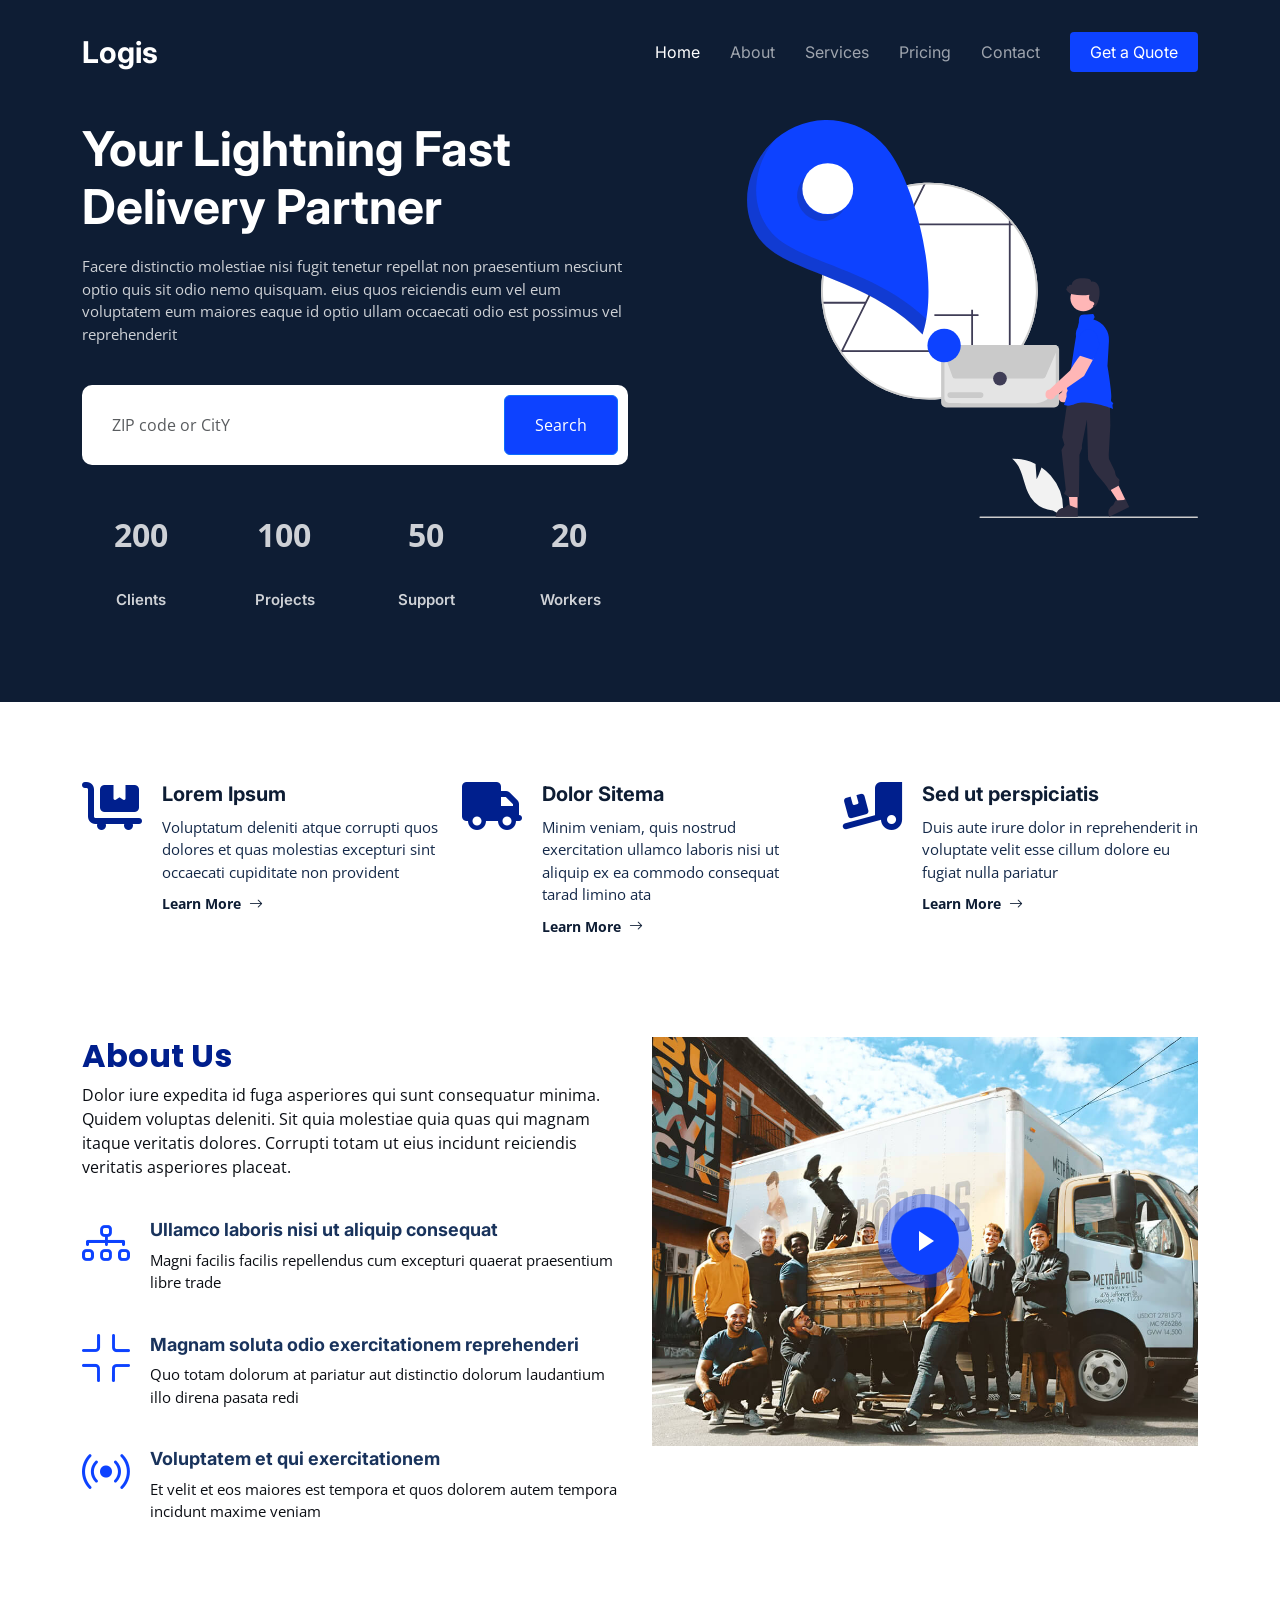
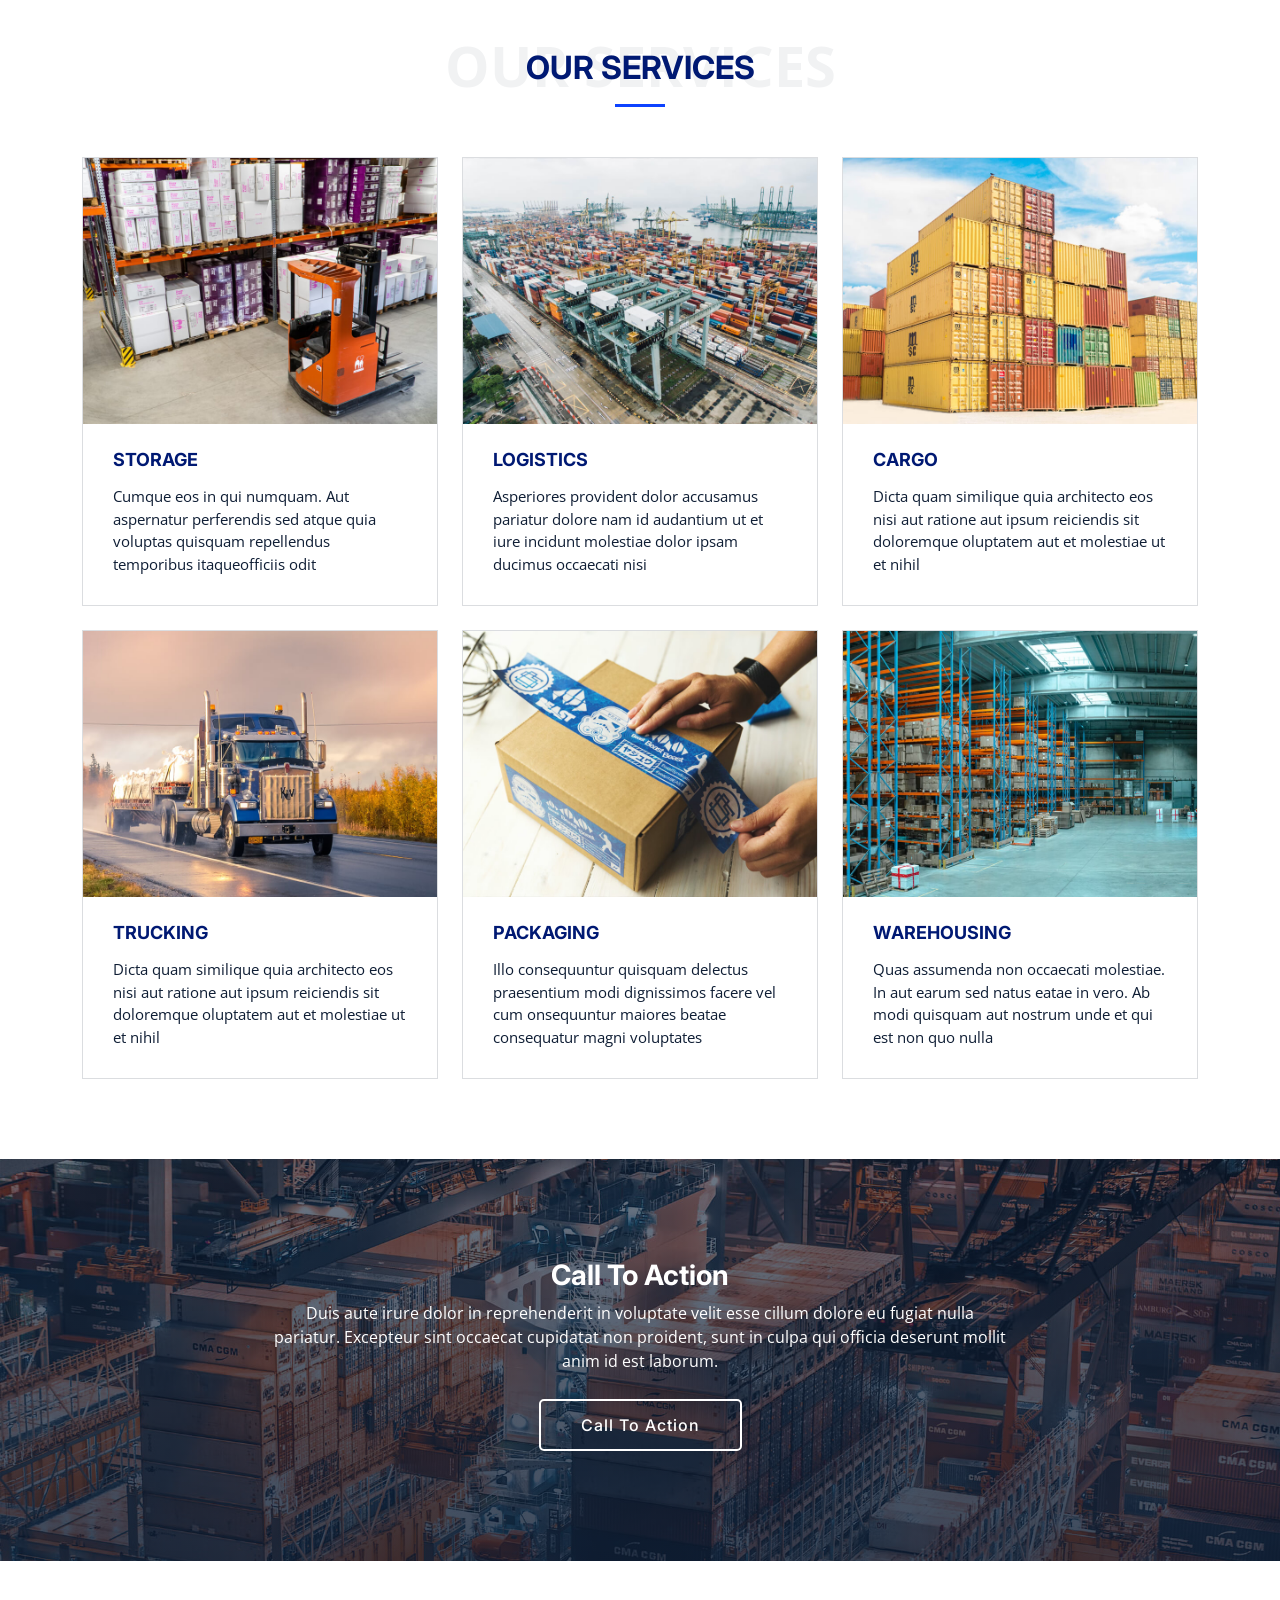
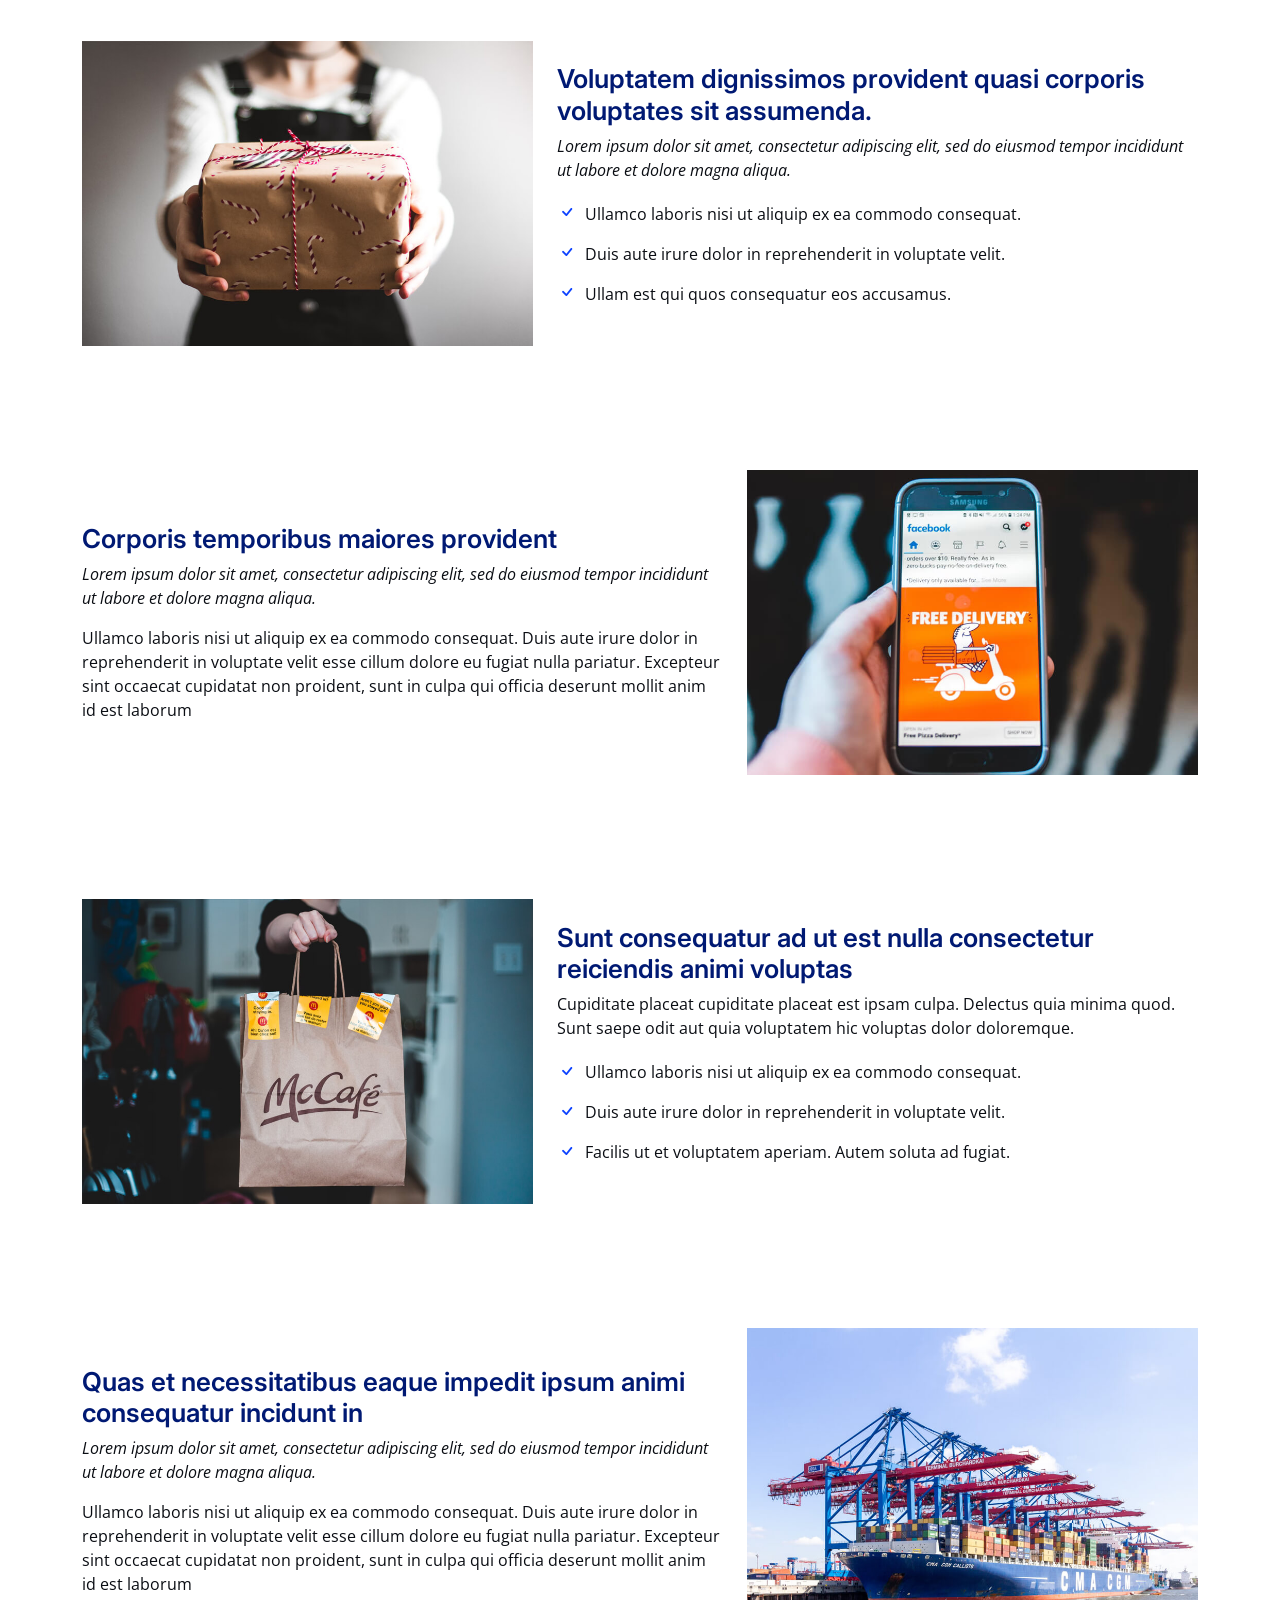
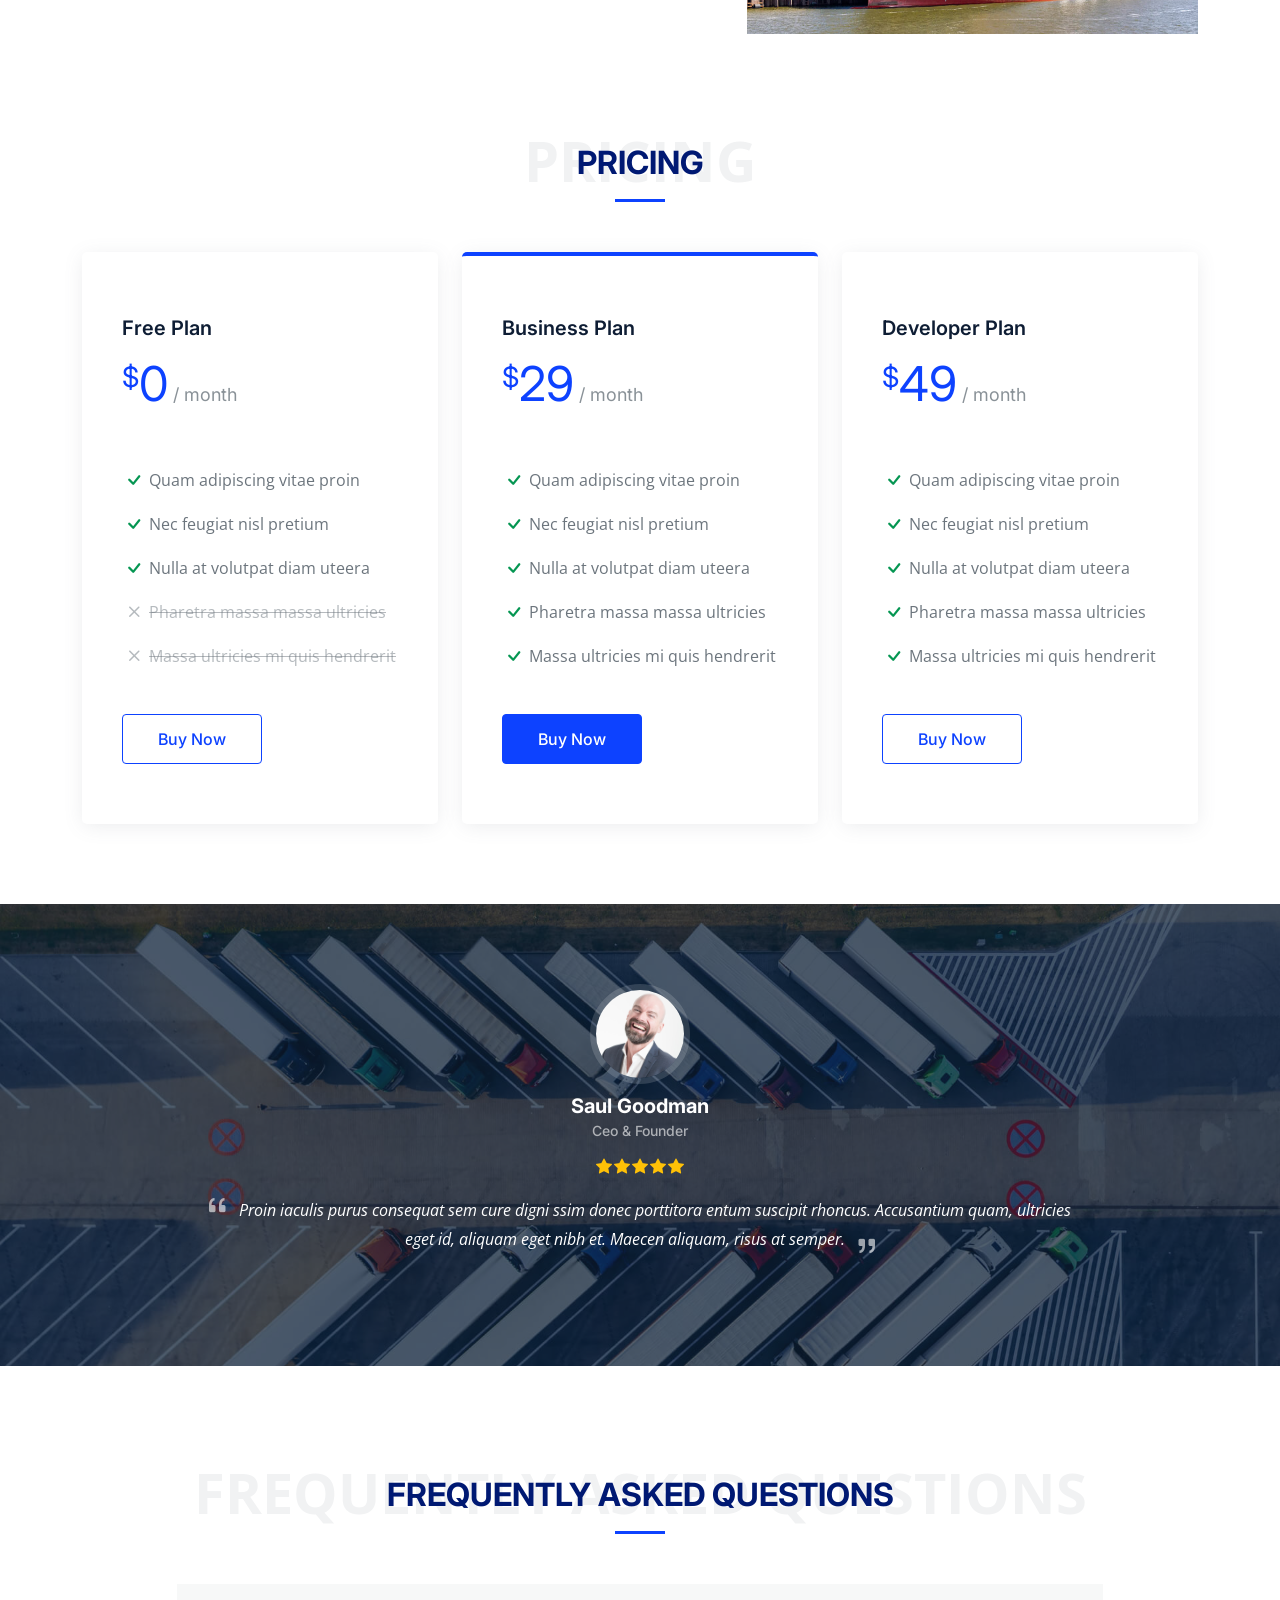
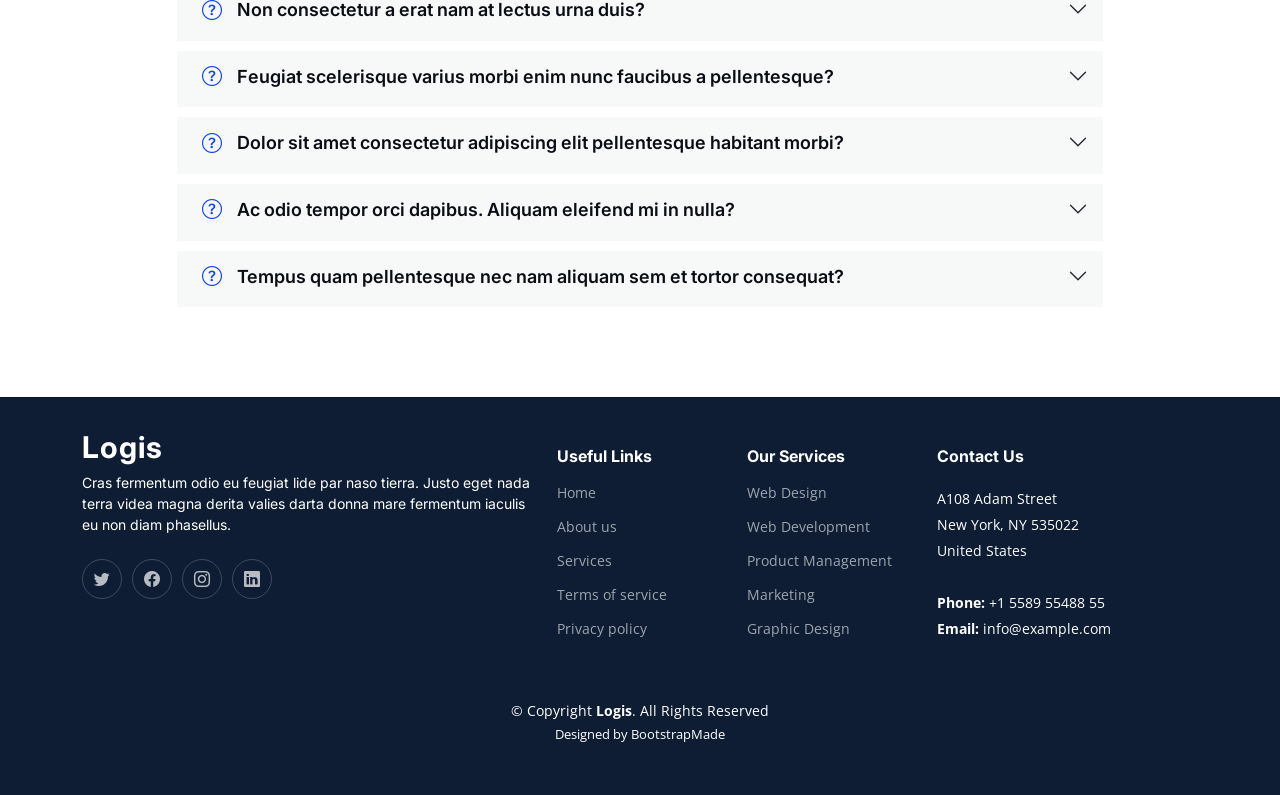
==== index.html @ 1bf54518 "First Commit" ====
<!DOCTYPE html>
<html lang="en">

<head>
  <meta charset="utf-8">
  <meta content="width=device-width, initial-scale=1.0" name="viewport">

  <title>Logis Bootstrap Template - Index</title>
  <meta content="" name="description">
  <meta content="" name="keywords">

  <!-- Favicons -->
  <link href="assets/img/favicon.png" rel="icon">
  <link href="assets/img/apple-touch-icon.png" rel="apple-touch-icon">

  <!-- Google Fonts -->
  <link rel="preconnect" href="https://fonts.googleapis.com">
  <link rel="preconnect" href="https://fonts.gstatic.com" crossorigin>
  <link href="https://fonts.googleapis.com/css2?family=Open+Sans:ital,wght@0,300;0,400;0,500;0,600;0,700;1,300;1,400;1,600;1,700&family=Poppins:ital,wght@0,300;0,400;0,500;0,600;0,700;1,300;1,400;1,500;1,600;1,700&family=Inter:ital,wght@0,300;0,400;0,500;0,600;0,700;1,300;1,400;1,500;1,600;1,700&display=swap" rel="stylesheet">

  <!-- Vendor CSS Files -->
  <link href="assets/vendor/bootstrap/css/bootstrap.min.css" rel="stylesheet">
  <link href="assets/vendor/bootstrap-icons/bootstrap-icons.css" rel="stylesheet">
  <link href="assets/vendor/fontawesome-free/css/all.min.css" rel="stylesheet">
  <link href="assets/vendor/glightbox/css/glightbox.min.css" rel="stylesheet">
  <link href="assets/vendor/swiper/swiper-bundle.min.css" rel="stylesheet">
  <link href="assets/vendor/aos/aos.css" rel="stylesheet">

  <!-- Template Main CSS File -->
  <link href="assets/css/main.css" rel="stylesheet">

  <!-- =======================================================
  * Template Name: Logis
  * Updated: Jan 29 2024 with Bootstrap v5.3.2
  * Template URL: https://bootstrapmade.com/logis-bootstrap-logistics-website-template/
  * Author: BootstrapMade.com
  * License: https://bootstrapmade.com/license/
  ======================================================== -->
</head>

<body>

  <!-- ======= Header ======= -->
  <header id="header" class="header d-flex align-items-center fixed-top">
    <div class="container-fluid container-xl d-flex align-items-center justify-content-between">

      <a href="index.html" class="logo d-flex align-items-center">
        <!-- Uncomment the line below if you also wish to use an image logo -->
        <!-- <img src="assets/img/logo.png" alt=""> -->
        <h1>Logis</h1>
      </a>

      <i class="mobile-nav-toggle mobile-nav-show bi bi-list"></i>
      <i class="mobile-nav-toggle mobile-nav-hide d-none bi bi-x"></i>
      <nav id="navbar" class="navbar">
        <ul>
          <li><a href="index.html" class="active">Home</a></li>
          <li><a href="#about">About</a></li>
          <li><a href="#service">Services</a></li>
          <li><a href="#pricing">Pricing</a></li>
          <li><a href="#contact">Contact</a></li>
          <li><a class="get-a-quote" href="#">Get a Quote</a></li>
        </ul>
      </nav><!-- .navbar -->

    </div>
  </header><!-- End Header -->
  <!-- End Header -->

  <!-- ======= Hero Section ======= -->
  <section id="hero" class="hero d-flex align-items-center">
    <div class="container">
      <div class="row gy-4 d-flex justify-content-between">
        <div class="col-lg-6 order-2 order-lg-1 d-flex flex-column justify-content-center">
          <h2 data-aosa="fade-up">Your Lightning Fast Delivery Partner</h2>
          <p data-aosa="fade-up" data-aosa-delay="100">Facere distinctio molestiae nisi fugit tenetur repellat non praesentium nesciunt optio quis sit odio nemo quisquam. eius quos reiciendis eum vel eum voluptatem eum maiores eaque id optio ullam occaecati odio est possimus vel reprehenderit</p>

          <form action="#" class="form-search d-flex align-items-stretch mb-3" data-aosa="fade-up" data-aosa-delay="200">
            <input type="text" class="form-control" placeholder="ZIP code or CitY">
            <button type="submit" class="btn btn-primary">Search</button>
          </form>

          <div class="row gy-4">

            <div class="col-lg-3 col-6">
              <div class="stats-item text-center w-100 h-100">
                <span class="purecounter">200</span>
                <p>Clients</p>
              </div>
            </div><!-- End Stats Item -->

            <div class="col-lg-3 col-6">
              <div class="stats-item text-center w-100 h-100">
                <span class="purecounter">100</span>
                <p>Projects</p>
              </div>
            </div><!-- End Stats Item -->

            <div class="col-lg-3 col-6">
              <div class="stats-item text-center w-100 h-100">
                <span  class="purecounter">50</span>
                <p>Support</p>
              </div>
            </div><!-- End Stats Item -->

            <div class="col-lg-3 col-6">
              <div class="stats-item text-center w-100 h-100">
                <span  class="purecounter">20</span>
                <p>Workers</p>
              </div>
            </div><!-- End Stats Item -->

          </div>
        </div>

        <div class="col-lg-5 order-1 order-lg-2 hero-img" data-aosa="zoom-out">
          <img src="assets/img/hero-img.svg" class="img-fluid mb-3 mb-lg-0" alt="">
        </div>

      </div>
    </div>
  </section><!-- End Hero Section -->

  <main id="main">

    <!-- ======= Featured Services Section ======= -->
    <section id="featured-services" class="featured-services">
      <div class="container">

        <div class="row gy-4">

          <div class="col-lg-4 col-md-6 service-item d-flex" data-aosa="fade-up">
            <div class="icon flex-shrink-0"><i class="fa-solid fa-cart-flatbed"></i></div>
            <div>
              <h4 class="title">Lorem Ipsum</h4>
              <p class="description">Voluptatum deleniti atque corrupti quos dolores et quas molestias excepturi sint occaecati cupiditate non provident</p>
              <a href="service-details.html" class="readmore stretched-link"><span>Learn More</span><i class="bi bi-arrow-right"></i></a>
            </div>
          </div>
          <!-- End Service Item -->

          <div class="col-lg-4 col-md-6 service-item d-flex" data-aosa="fade-up" data-aosa-delay="100">
            <div class="icon flex-shrink-0"><i class="fa-solid fa-truck"></i></div>
            <div>
              <h4 class="title">Dolor Sitema</h4>
              <p class="description">Minim veniam, quis nostrud exercitation ullamco laboris nisi ut aliquip ex ea commodo consequat tarad limino ata</p>
              <a href="service-details.html" class="readmore stretched-link"><span>Learn More</span><i class="bi bi-arrow-right"></i></a>
            </div>
          </div><!-- End Service Item -->

          <div class="col-lg-4 col-md-6 service-item d-flex" data-aosa="fade-up" data-aosa-delay="200">
            <div class="icon flex-shrink-0"><i class="fa-solid fa-truck-ramp-box"></i></div>
            <div>
              <h4 class="title">Sed ut perspiciatis</h4>
              <p class="description">Duis aute irure dolor in reprehenderit in voluptate velit esse cillum dolore eu fugiat nulla pariatur</p>
              <a href="service-details.html" class="readmore stretched-link"><span>Learn More</span><i class="bi bi-arrow-right"></i></a>
            </div>
          </div><!-- End Service Item -->

        </div>

      </div>
    </section><!-- End Featured Services Section -->

    <!-- ======= About Us Section ======= -->
    <section id="about" class="about pt-0">
      <div class="container" data-aosa="fade-up">

        <div class="row gy-4">
          <div class="col-lg-6 position-relative align-self-start order-lg-last order-first">
            <img src="assets/img/about.jpg" class="img-fluid" alt="">
            <a href="https://www.youtube.com/watch?v=LXb3EKWsInQ" class="glightbox play-btn"></a>
          </div>
          <div class="col-lg-6 content order-last  order-lg-first">
            <h3>About Us</h3>
            <p>
              Dolor iure expedita id fuga asperiores qui sunt consequatur minima. Quidem voluptas deleniti. Sit quia molestiae quia quas qui magnam itaque veritatis dolores. Corrupti totam ut eius incidunt reiciendis veritatis asperiores placeat.
            </p>
            <ul>
              <li data-aosa="fade-up" data-aosa-delay="100">
                <i class="bi bi-diagram-3"></i>
                <div>
                  <h5>Ullamco laboris nisi ut aliquip consequat</h5>
                  <p>Magni facilis facilis repellendus cum excepturi quaerat praesentium libre trade</p>
                </div>
              </li>
              <li data-aosa="fade-up" data-aosa-delay="200">
                <i class="bi bi-fullscreen-exit"></i>
                <div>
                  <h5>Magnam soluta odio exercitationem reprehenderi</h5>
                  <p>Quo totam dolorum at pariatur aut distinctio dolorum laudantium illo direna pasata redi</p>
                </div>
              </li>
              <li data-aosa="fade-up" data-aosa-delay="300">
                <i class="bi bi-broadcast"></i>
                <div>
                  <h5>Voluptatem et qui exercitationem</h5>
                  <p>Et velit et eos maiores est tempora et quos dolorem autem tempora incidunt maxime veniam</p>
                </div>
              </li>
            </ul>
          </div>
        </div>

      </div>
    </section><!-- End About Us Section -->

    <!-- ======= Services Section ======= -->
    <section id="service" class="services pt-0">
      <div class="container" data-aosa="fade-up">

        <div class="section-header">
          <span>Our Services</span>
          <h2>Our Services</h2>

        </div>

        <div class="row gy-4">

          <div class="col-lg-4 col-md-6" data-aosa="fade-up" data-aosa-delay="100">
            <div class="card">
              <div class="card-img">
                <img src="assets/img/storage-service.jpg" alt="" class="img-fluid">
              </div>
              <h3><a href="service-details.html" class="stretched-link">Storage</a></h3>
              <p>Cumque eos in qui numquam. Aut aspernatur perferendis sed atque quia voluptas quisquam repellendus temporibus itaqueofficiis odit</p>
            </div>
          </div><!-- End Card Item -->

          <div class="col-lg-4 col-md-6" data-aosa="fade-up" data-aosa-delay="200">
            <div class="card">
              <div class="card-img">
                <img src="assets/img/logistics-service.jpg" alt="" class="img-fluid">
              </div>
              <h3><a href="service-details.html" class="stretched-link">Logistics</a></h3>
              <p>Asperiores provident dolor accusamus pariatur dolore nam id audantium ut et iure incidunt molestiae dolor ipsam ducimus occaecati nisi</p>
            </div>
          </div><!-- End Card Item -->

          <div class="col-lg-4 col-md-6" data-aosa="fade-up" data-aosa-delay="300">
            <div class="card">
              <div class="card-img">
                <img src="assets/img/cargo-service.jpg" alt="" class="img-fluid">
              </div>
              <h3><a href="service-details.html" class="stretched-link">Cargo</a></h3>
              <p>Dicta quam similique quia architecto eos nisi aut ratione aut ipsum reiciendis sit doloremque oluptatem aut et molestiae ut et nihil</p>
            </div>
          </div><!-- End Card Item -->

          <div class="col-lg-4 col-md-6" data-aosa="fade-up" data-aosa-delay="400">
            <div class="card">
              <div class="card-img">
                <img src="assets/img/trucking-service.jpg" alt="" class="img-fluid">
              </div>
              <h3><a href="service-details.html" class="stretched-link">Trucking</a></h3>
              <p>Dicta quam similique quia architecto eos nisi aut ratione aut ipsum reiciendis sit doloremque oluptatem aut et molestiae ut et nihil</p>
            </div>
          </div><!-- End Card Item -->

          <div class="col-lg-4 col-md-6" data-aosa="fade-up" data-aosa-delay="500">
            <div class="card">
              <div class="card-img">
                <img src="assets/img/packaging-service.jpg" alt="" class="img-fluid">
              </div>
              <h3><a href="service-details.html" class="stretched-link">Packaging</a></h3>
              <p>Illo consequuntur quisquam delectus praesentium modi dignissimos facere vel cum onsequuntur maiores beatae consequatur magni voluptates</p>
            </div>
          </div><!-- End Card Item -->

          <div class="col-lg-4 col-md-6" data-aosa="fade-up" data-aosa-delay="600">
            <div class="card">
              <div class="card-img">
                <img src="assets/img/warehousing-service.jpg" alt="" class="img-fluid">
              </div>
              <h3><a href="service-details.html" class="stretched-link">Warehousing</a></h3>
              <p>Quas assumenda non occaecati molestiae. In aut earum sed natus eatae in vero. Ab modi quisquam aut nostrum unde et qui est non quo nulla</p>
            </div>
          </div><!-- End Card Item -->

        </div>

      </div>
    </section><!-- End Services Section -->

    <!-- ======= Call To Action Section ======= -->
    <section id="call-to-action" class="call-to-action">
      <div class="container" data-aosa="zoom-out">

        <div class="row justify-content-center">
          <div class="col-lg-8 text-center">
            <h3>Call To Action</h3>
            <p> Duis aute irure dolor in reprehenderit in voluptate velit esse cillum dolore eu fugiat nulla pariatur. Excepteur sint occaecat cupidatat non proident, sunt in culpa qui officia deserunt mollit anim id est laborum.</p>
            <a class="cta-btn" href="#">Call To Action</a>
          </div>
        </div>

      </div>
    </section><!-- End Call To Action Section -->

    <!-- ======= Features Section ======= -->
    <section id="features" class="features">
      <div class="container">

        <div class="row gy-4 align-items-center features-item" data-aosa="fade-up">

          <div class="col-md-5">
            <img src="assets/img/features-1.jpg" class="img-fluid" alt="">
          </div>
          <div class="col-md-7">
            <h3>Voluptatem dignissimos provident quasi corporis voluptates sit assumenda.</h3>
            <p class="fst-italic">
              Lorem ipsum dolor sit amet, consectetur adipiscing elit, sed do eiusmod tempor incididunt ut labore et dolore
              magna aliqua.
            </p>
            <ul>
              <li><i class="bi bi-check"></i> Ullamco laboris nisi ut aliquip ex ea commodo consequat.</li>
              <li><i class="bi bi-check"></i> Duis aute irure dolor in reprehenderit in voluptate velit.</li>
              <li><i class="bi bi-check"></i> Ullam est qui quos consequatur eos accusamus.</li>
            </ul>
          </div>
        </div><!-- Features Item -->

        <div class="row gy-4 align-items-center features-item" data-aosa="fade-up">
          <div class="col-md-5 order-1 order-md-2">
            <img src="assets/img/features-2.jpg" class="img-fluid" alt="">
          </div>
          <div class="col-md-7 order-2 order-md-1">
            <h3>Corporis temporibus maiores provident</h3>
            <p class="fst-italic">
              Lorem ipsum dolor sit amet, consectetur adipiscing elit, sed do eiusmod tempor incididunt ut labore et dolore
              magna aliqua.
            </p>
            <p>
              Ullamco laboris nisi ut aliquip ex ea commodo consequat. Duis aute irure dolor in reprehenderit in voluptate
              velit esse cillum dolore eu fugiat nulla pariatur. Excepteur sint occaecat cupidatat non proident, sunt in
              culpa qui officia deserunt mollit anim id est laborum
            </p>
          </div>
        </div><!-- Features Item -->

        <div class="row gy-4 align-items-center features-item" data-aosa="fade-up">
          <div class="col-md-5">
            <img src="assets/img/features-3.jpg" class="img-fluid" alt="">
          </div>
          <div class="col-md-7">
            <h3>Sunt consequatur ad ut est nulla consectetur reiciendis animi voluptas</h3>
            <p>Cupiditate placeat cupiditate placeat est ipsam culpa. Delectus quia minima quod. Sunt saepe odit aut quia voluptatem hic voluptas dolor doloremque.</p>
            <ul>
              <li><i class="bi bi-check"></i> Ullamco laboris nisi ut aliquip ex ea commodo consequat.</li>
              <li><i class="bi bi-check"></i> Duis aute irure dolor in reprehenderit in voluptate velit.</li>
              <li><i class="bi bi-check"></i> Facilis ut et voluptatem aperiam. Autem soluta ad fugiat.</li>
            </ul>
          </div>
        </div><!-- Features Item -->

        <div class="row gy-4 align-items-center features-item" data-aosa="fade-up">
          <div class="col-md-5 order-1 order-md-2">
            <img src="assets/img/features-4.jpg" class="img-fluid" alt="">
          </div>
          <div class="col-md-7 order-2 order-md-1">
            <h3>Quas et necessitatibus eaque impedit ipsum animi consequatur incidunt in</h3>
            <p class="fst-italic">
              Lorem ipsum dolor sit amet, consectetur adipiscing elit, sed do eiusmod tempor incididunt ut labore et dolore
              magna aliqua.
            </p>
            <p>
              Ullamco laboris nisi ut aliquip ex ea commodo consequat. Duis aute irure dolor in reprehenderit in voluptate
              velit esse cillum dolore eu fugiat nulla pariatur. Excepteur sint occaecat cupidatat non proident, sunt in
              culpa qui officia deserunt mollit anim id est laborum
            </p>
          </div>
        </div><!-- Features Item -->

      </div>
    </section><!-- End Features Section -->

    <!-- ======= Pricing Section ======= -->
    <section id="pricing" class="pricing pt-0">
      <div class="container" data-aosa="fade-up">

        <div class="section-header">
          <span>Pricing</span>
          <h2>Pricing</h2>

        </div>

        <div class="row gy-4">

          <div class="col-lg-4" data-aosa="fade-up" data-aosa-delay="100">
            <div class="pricing-item">
              <h3>Free Plan</h3>
              <h4><sup>$</sup>0<span> / month</span></h4>
              <ul>
                <li><i class="bi bi-check"></i> Quam adipiscing vitae proin</li>
                <li><i class="bi bi-check"></i> Nec feugiat nisl pretium</li>
                <li><i class="bi bi-check"></i> Nulla at volutpat diam uteera</li>
                <li class="na"><i class="bi bi-x"></i> <span>Pharetra massa massa ultricies</span></li>
                <li class="na"><i class="bi bi-x"></i> <span>Massa ultricies mi quis hendrerit</span></li>
              </ul>
              <a href="#" class="buy-btn">Buy Now</a>
            </div>
          </div><!-- End Pricing Item -->

          <div class="col-lg-4" data-aosa="fade-up" data-aosa-delay="200">
            <div class="pricing-item featured">
              <h3>Business Plan</h3>
              <h4><sup>$</sup>29<span> / month</span></h4>
              <ul>
                <li><i class="bi bi-check"></i> Quam adipiscing vitae proin</li>
                <li><i class="bi bi-check"></i> Nec feugiat nisl pretium</li>
                <li><i class="bi bi-check"></i> Nulla at volutpat diam uteera</li>
                <li><i class="bi bi-check"></i> Pharetra massa massa ultricies</li>
                <li><i class="bi bi-check"></i> Massa ultricies mi quis hendrerit</li>
              </ul>
              <a href="#" class="buy-btn">Buy Now</a>
            </div>
          </div><!-- End Pricing Item -->

          <div class="col-lg-4" data-aosa="fade-up" data-aosa-delay="300">
            <div class="pricing-item">
              <h3>Developer Plan</h3>
              <h4><sup>$</sup>49<span> / month</span></h4>
              <ul>
                <li><i class="bi bi-check"></i> Quam adipiscing vitae proin</li>
                <li><i class="bi bi-check"></i> Nec feugiat nisl pretium</li>
                <li><i class="bi bi-check"></i> Nulla at volutpat diam uteera</li>
                <li><i class="bi bi-check"></i> Pharetra massa massa ultricies</li>
                <li><i class="bi bi-check"></i> Massa ultricies mi quis hendrerit</li>
              </ul>
              <a href="#" class="buy-btn">Buy Now</a>
            </div>
          </div><!-- End Pricing Item -->

        </div>

      </div>
    </section><!-- End Pricing Section -->

    <!-- ======= Testimonials Section ======= -->
    <section id="testimonials" class="testimonials">
      <div class="container">

        <div class="slides-1 swiper" data-aosa="fade-up">
          <div class="swiper-wrapper">

            <div class="swiper-slide">
              <div class="testimonial-item">
                <img src="assets/img/testimonials/testimonials-1.jpg" class="testimonial-img" alt="">
                <h3>Saul Goodman</h3>
                <h4>Ceo &amp; Founder</h4>
                <div class="stars">
                  <i class="bi bi-star-fill"></i><i class="bi bi-star-fill"></i><i class="bi bi-star-fill"></i><i class="bi bi-star-fill"></i><i class="bi bi-star-fill"></i>
                </div>
                <p>
                  <i class="bi bi-quote quote-icon-left"></i>
                  Proin iaculis purus consequat sem cure digni ssim donec porttitora entum suscipit rhoncus. Accusantium quam, ultricies eget id, aliquam eget nibh et. Maecen aliquam, risus at semper.
                  <i class="bi bi-quote quote-icon-right"></i>
                </p>
              </div>
            </div><!-- End testimonial item -->

            <div class="swiper-slide">
              <div class="testimonial-item">
                <img src="assets/img/testimonials/testimonials-2.jpg" class="testimonial-img" alt="">
                <h3>Sara Wilsson</h3>
                <h4>Designer</h4>
                <div class="stars">
                  <i class="bi bi-star-fill"></i><i class="bi bi-star-fill"></i><i class="bi bi-star-fill"></i><i class="bi bi-star-fill"></i><i class="bi bi-star-fill"></i>
                </div>
                <p>
                  <i class="bi bi-quote quote-icon-left"></i>
                  Export tempor illum tamen malis malis eram quae irure esse labore quem cillum quid cillum eram malis quorum velit fore eram velit sunt aliqua noster fugiat irure amet legam anim culpa.
                  <i class="bi bi-quote quote-icon-right"></i>
                </p>
              </div>
            </div><!-- End testimonial item -->

            <div class="swiper-slide">
              <div class="testimonial-item">
                <img src="assets/img/testimonials/testimonials-3.jpg" class="testimonial-img" alt="">
                <h3>Jena Karlis</h3>
                <h4>Store Owner</h4>
                <div class="stars">
                  <i class="bi bi-star-fill"></i><i class="bi bi-star-fill"></i><i class="bi bi-star-fill"></i><i class="bi bi-star-fill"></i><i class="bi bi-star-fill"></i>
                </div>
                <p>
                  <i class="bi bi-quote quote-icon-left"></i>
                  Enim nisi quem export duis labore cillum quae magna enim sint quorum nulla quem veniam duis minim tempor labore quem eram duis noster aute amet eram fore quis sint minim.
                  <i class="bi bi-quote quote-icon-right"></i>
                </p>
              </div>
            </div><!-- End testimonial item -->

            <div class="swiper-slide">
              <div class="testimonial-item">
                <img src="assets/img/testimonials/testimonials-4.jpg" class="testimonial-img" alt="">
                <h3>Matt Brandon</h3>
                <h4>Freelancer</h4>
                <div class="stars">
                  <i class="bi bi-star-fill"></i><i class="bi bi-star-fill"></i><i class="bi bi-star-fill"></i><i class="bi bi-star-fill"></i><i class="bi bi-star-fill"></i>
                </div>
                <p>
                  <i class="bi bi-quote quote-icon-left"></i>
                  Fugiat enim eram quae cillum dolore dolor amet nulla culpa multos export minim fugiat minim velit minim dolor enim duis veniam ipsum anim magna sunt elit fore quem dolore labore illum veniam.
                  <i class="bi bi-quote quote-icon-right"></i>
                </p>
              </div>
            </div><!-- End testimonial item -->

            <div class="swiper-slide">
              <div class="testimonial-item">
                <img src="assets/img/testimonials/testimonials-5.jpg" class="testimonial-img" alt="">
                <h3>John Larson</h3>
                <h4>Entrepreneur</h4>
                <div class="stars">
                  <i class="bi bi-star-fill"></i><i class="bi bi-star-fill"></i><i class="bi bi-star-fill"></i><i class="bi bi-star-fill"></i><i class="bi bi-star-fill"></i>
                </div>
                <p>
                  <i class="bi bi-quote quote-icon-left"></i>
                  Quis quorum aliqua sint quem legam fore sunt eram irure aliqua veniam tempor noster veniam enim culpa labore duis sunt culpa nulla illum cillum fugiat legam esse veniam culpa fore nisi cillum quid.
                  <i class="bi bi-quote quote-icon-right"></i>
                </p>
              </div>
            </div><!-- End testimonial item -->

          </div>
          <div class="swiper-pagination"></div>
        </div>

      </div>
    </section><!-- End Testimonials Section -->

    <!-- ======= Frequently Asked Questions Section ======= -->
    <section id="faq" class="faq">
      <div class="container" data-aosa="fade-up">

        <div class="section-header">
          <span>Frequently Asked Questions</span>
          <h2>Frequently Asked Questions</h2>

        </div>

        <div class="row justify-content-center" data-aosa="fade-up" data-aosa-delay="200">
          <div class="col-lg-10">

            <div class="accordion accordion-flush" id="faqlist">

              <div class="accordion-item">
                <h3 class="accordion-header">
                  <button class="accordion-button collapsed" type="button" data-bs-toggle="collapse" data-bs-target="#faq-content-1">
                    <i class="bi bi-question-circle question-icon"></i>
                    Non consectetur a erat nam at lectus urna duis?
                  </button>
                </h3>
                <div id="faq-content-1" class="accordion-collapse collapse" data-bs-parent="#faqlist">
                  <div class="accordion-body">
                    Feugiat pretium nibh ipsum consequat. Tempus iaculis urna id volutpat lacus laoreet non curabitur gravida. Venenatis lectus magna fringilla urna porttitor rhoncus dolor purus non.
                  </div>
                </div>
              </div><!-- # Faq item-->

              <div class="accordion-item">
                <h3 class="accordion-header">
                  <button class="accordion-button collapsed" type="button" data-bs-toggle="collapse" data-bs-target="#faq-content-2">
                    <i class="bi bi-question-circle question-icon"></i>
                    Feugiat scelerisque varius morbi enim nunc faucibus a pellentesque?
                  </button>
                </h3>
                <div id="faq-content-2" class="accordion-collapse collapse" data-bs-parent="#faqlist">
                  <div class="accordion-body">
                    Dolor sit amet consectetur adipiscing elit pellentesque habitant morbi. Id interdum velit laoreet id donec ultrices. Fringilla phasellus faucibus scelerisque eleifend donec pretium. Est pellentesque elit ullamcorper dignissim. Mauris ultrices eros in cursus turpis massa tincidunt dui.
                  </div>
                </div>
              </div><!-- # Faq item-->

              <div class="accordion-item">
                <h3 class="accordion-header">
                  <button class="accordion-button collapsed" type="button" data-bs-toggle="collapse" data-bs-target="#faq-content-3">
                    <i class="bi bi-question-circle question-icon"></i>
                    Dolor sit amet consectetur adipiscing elit pellentesque habitant morbi?
                  </button>
                </h3>
                <div id="faq-content-3" class="accordion-collapse collapse" data-bs-parent="#faqlist">
                  <div class="accordion-body">
                    Eleifend mi in nulla posuere sollicitudin aliquam ultrices sagittis orci. Faucibus pulvinar elementum integer enim. Sem nulla pharetra diam sit amet nisl suscipit. Rutrum tellus pellentesque eu tincidunt. Lectus urna duis convallis convallis tellus. Urna molestie at elementum eu facilisis sed odio morbi quis
                  </div>
                </div>
              </div><!-- # Faq item-->

              <div class="accordion-item">
                <h3 class="accordion-header">
                  <button class="accordion-button collapsed" type="button" data-bs-toggle="collapse" data-bs-target="#faq-content-4">
                    <i class="bi bi-question-circle question-icon"></i>
                    Ac odio tempor orci dapibus. Aliquam eleifend mi in nulla?
                  </button>
                </h3>
                <div id="faq-content-4" class="accordion-collapse collapse" data-bs-parent="#faqlist">
                  <div class="accordion-body">
                    <i class="bi bi-question-circle question-icon"></i>
                    Dolor sit amet consectetur adipiscing elit pellentesque habitant morbi. Id interdum velit laoreet id donec ultrices. Fringilla phasellus faucibus scelerisque eleifend donec pretium. Est pellentesque elit ullamcorper dignissim. Mauris ultrices eros in cursus turpis massa tincidunt dui.
                  </div>
                </div>
              </div><!-- # Faq item-->

              <div class="accordion-item">
                <h3 class="accordion-header">
                  <button class="accordion-button collapsed" type="button" data-bs-toggle="collapse" data-bs-target="#faq-content-5">
                    <i class="bi bi-question-circle question-icon"></i>
                    Tempus quam pellentesque nec nam aliquam sem et tortor consequat?
                  </button>
                </h3>
                <div id="faq-content-5" class="accordion-collapse collapse" data-bs-parent="#faqlist">
                  <div class="accordion-body">
                    Molestie a iaculis at erat pellentesque adipiscing commodo. Dignissim suspendisse in est ante in. Nunc vel risus commodo viverra maecenas accumsan. Sit amet nisl suscipit adipiscing bibendum est. Purus gravida quis blandit turpis cursus in
                  </div>
                </div>
              </div><!-- # Faq item-->

            </div>

          </div>
        </div>

      </div>
    </section><!-- End Frequently Asked Questions Section -->

  </main><!-- End #main -->

  <!-- ======= Footer ======= -->
  <footer id="footer" class="footer">

    <div class="container">
      <div class="row gy-4">
        <div class="col-lg-5 col-md-12 footer-info">
          <a href="index.html" class="logo d-flex align-items-center">
            <span>Logis</span>
          </a>
          <p>Cras fermentum odio eu feugiat lide par naso tierra. Justo eget nada terra videa magna derita valies darta donna mare fermentum iaculis eu non diam phasellus.</p>
          <div class="social-links d-flex mt-4">
            <a href="#" class="twitter"><i class="bi bi-twitter"></i></a>
            <a href="#" class="facebook"><i class="bi bi-facebook"></i></a>
            <a href="#" class="instagram"><i class="bi bi-instagram"></i></a>
            <a href="#" class="linkedin"><i class="bi bi-linkedin"></i></a>
          </div>
        </div>

        <div class="col-lg-2 col-6 footer-links">
          <h4>Useful Links</h4>
          <ul>
            <li><a href="#">Home</a></li>
            <li><a href="#">About us</a></li>
            <li><a href="#">Services</a></li>
            <li><a href="#">Terms of service</a></li>
            <li><a href="#">Privacy policy</a></li>
          </ul>
        </div>

        <div class="col-lg-2 col-6 footer-links">
          <h4>Our Services</h4>
          <ul>
            <li><a href="#">Web Design</a></li>
            <li><a href="#">Web Development</a></li>
            <li><a href="#">Product Management</a></li>
            <li><a href="#">Marketing</a></li>
            <li><a href="#">Graphic Design</a></li>
          </ul>
        </div>

        <div class="col-lg-3 col-md-12 footer-contact text-center text-md-start" id="contact">
          <h4>Contact Us</h4>
          <p>
            A108 Adam Street <br>
            New York, NY 535022<br>
            United States <br><br>
            <strong>Phone:</strong> +1 5589 55488 55<br>
            <strong>Email:</strong> info@example.com<br>
          </p>

        </div>

      </div>
    </div>

    <div class="container mt-4">
      <div class="copyright">
        &copy; Copyright <strong><span>Logis</span></strong>. All Rights Reserved
      </div>
      <div class="credits">
        <!-- All the links in the footer should remain intact. -->
        <!-- You can delete the links only if you purchased the pro version. -->
        <!-- Licensing information: https://bootstrapmade.com/license/ -->
        <!-- Purchase the pro version with working PHP/AJAX contact form: https://bootstrapmade.com/logis-bootstrap-logistics-website-template/ -->
        Designed by <a href="https://bootstrapmade.com/">BootstrapMade</a>
      </div>
    </div>

  </footer><!-- End Footer -->
  <!-- End Footer -->

  <a href="#" class="scroll-top d-flex align-items-center justify-content-center"><i class="bi bi-arrow-up-short"></i></a>

  <div id="preloader"></div>

  <!-- Vendor JS Files -->
  <script src="assets/vendor/bootstrap/js/bootstrap.bundle.min.js"></script>
  <!-- <script src="assets/vendor/purecounter/purecounter_vanilla.js"></script> -->
  <script src="assets/vendor/glightbox/js/glightbox.min.js"></script>
  <script src="assets/vendor/swiper/swiper-bundle.min.js"></script>
  <script src="assets/vendor/aos/aos.js"></script>
  <script src="assets/vendor/php-email-form/validate.js"></script>

  <!-- Template Main JS File -->
  <script src="assets/js/main.js"></script>

</body>

</html>
---- assets/css/main.css ----
/**
* Template Name: Logis
* Updated: Jan 29 2024 with Bootstrap v5.3.2
* Template URL: https://bootstrapmade.com/logis-bootstrap-logistics-website-template/
* Author: BootstrapMade.com
* License: https://bootstrapmade.com/license/
*/

/*--------------------------------------------------------------
# Set main reusable colors and fonts using CSS variables
# Learn more about CSS variables at https://developer.mozilla.org/en-US/docs/Web/CSS/Using_CSS_custom_properties
--------------------------------------------------------------*/
/* Fonts */
:root {
  --font-default: "Open Sans", system-ui, -apple-system, "Segoe UI", Roboto, "Helvetica Neue", Arial, "Noto Sans", "Liberation Sans", sans-serif, "Apple Color Emoji", "Segoe UI Emoji", "Segoe UI Symbol", "Noto Color Emoji";
  --font-primary: "Inter", sans-serif;
  --font-secondary: "Poppins", sans-serif;
}

/* Colors */
:root {
  --color-default: #0a0d13;
  --color-primary: #0d42ff;
  --color-secondary: #0e1d34;
}

/* Smooth scroll behavior */
:root {
  scroll-behavior: smooth;
}

/*--------------------------------------------------------------
# General
--------------------------------------------------------------*/
body {
  font-family: var(--font-default);
  color: var(--color-default);
}

a {
  color: var(--color-primary);
  text-decoration: none;
}

a:hover {
  color: #406aff;
  text-decoration: none;
}

h1,
h2,
h3,
h4,
h5,
h6 {
  font-family: var(--font-primary);
}

/*--------------------------------------------------------------
# Sections & Section Header
--------------------------------------------------------------*/
section {
  padding: 80px 0;
  overflow: hidden;
}

.section-header {
  text-align: center;
  padding: 30px 0;
  position: relative;
}

.section-header h2 {
  font-size: 32px;
  font-weight: 700;
  text-transform: uppercase;
  margin-bottom: 20px;
  padding-bottom: 0;
  color: #001973;
  position: relative;
  z-index: 2;
  margin-bottom: 20px;
  padding-bottom: 20px;
  position: relative;
}

.section-header h2:after {
  content: "";
  position: absolute;
  display: block;
  width: 50px;
  height: 3px;
  background: var(--color-primary);
  left: 0;
  right: 0;
  bottom: 0;
  margin: auto;
}

.section-header span {
  position: absolute;
  top: 46px;
  color: rgba(14, 29, 52, 0.06);
  left: 0;
  right: 0;
  z-index: 1;
  font-weight: 700;
  font-size: 56px;
  text-transform: uppercase;
  line-height: 0;
}

.section-header p {
  margin-bottom: 0;
  position: relative;
  z-index: 2;
}

@media (max-width: 640px) {
  .section-header h2 {
    font-size: 28px;
    margin-bottom: 15px;
  }

  .section-header span {
    font-size: 38px;
  }
}

/*--------------------------------------------------------------
# Breadcrumbs
--------------------------------------------------------------*/
.breadcrumbs .page-header {
  padding: 140px 0 80px 0;
  position: relative;
  background-size: cover;
  background-position: center;
  background-repeat: no-repeat;
}

.breadcrumbs .page-header:before {
  content: "";
  background-color: rgba(14, 29, 52, 0.8);
  position: absolute;
  inset: 0;
}

.breadcrumbs .page-header h2 {
  font-size: 56px;
  font-weight: 500;
  color: #fff;
  font-family: var(--font-secondary);
}

.breadcrumbs .page-header p {
  color: rgba(255, 255, 255, 0.8);
}

.breadcrumbs nav {
  background-color: #f3f6fc;
  padding: 20px 0;
}

.breadcrumbs nav ol {
  display: flex;
  flex-wrap: wrap;
  list-style: none;
  margin: 0;
  padding: 0;
  font-size: 16px;
  font-weight: 600;
  color: var(--color-secondary);
}

.breadcrumbs nav ol a {
  color: var(--color-primary);
  transition: 0.3s;
}

.breadcrumbs nav ol a:hover {
  text-decoration: underline;
}

.breadcrumbs nav ol li+li {
  padding-left: 10px;
}

.breadcrumbs nav ol li+li::before {
  display: inline-block;
  padding-right: 10px;
  color: #4278cc;
  content: "/";
}

/*--------------------------------------------------------------
# Scroll top button
--------------------------------------------------------------*/
.scroll-top {
  position: fixed;
  visibility: hidden;
  opacity: 0;
  right: 15px;
  bottom: 15px;
  z-index: 99999;
  background: var(--color-primary);
  width: 40px;
  height: 40px;
  border-radius: 4px;
  transition: all 0.4s;
}

.scroll-top i {
  font-size: 24px;
  color: #fff;
  line-height: 0;
}

.scroll-top:hover {
  background: rgba(13, 66, 255, 0.8);
  color: #fff;
}

.scroll-top.active {
  visibility: visible;
  opacity: 1;
}

/*--------------------------------------------------------------
# Preloader
--------------------------------------------------------------*/
#preloader {
  position: fixed;
  inset: 0;
  z-index: 9999;
  overflow: hidden;
  background: #fff;
  transition: all 0.6s ease-out;
  width: 100%;
  height: 100vh;
}

#preloader:before,
#preloader:after {
  content: "";
  position: absolute;
  border: 4px solid var(--color-primary);
  border-radius: 50%;
  animation: animate-preloader 2s cubic-bezier(0, 0.2, 0.8, 1) infinite;
}

#preloader:after {
  animation-delay: -0.5s;
}

@keyframes animate-preloader {
  0% {
    width: 10px;
    height: 10px;
    top: calc(50% - 5px);
    left: calc(50% - 5px);
    opacity: 1;
  }

  100% {
    width: 72px;
    height: 72px;
    top: calc(50% - 36px);
    left: calc(50% - 36px);
    opacity: 0;
  }
}

/*--------------------------------------------------------------
# Disable aos animation delay on mobile devices
--------------------------------------------------------------*/
@media screen and (max-width: 768px) {
  [data-aos-delay] {
    transition-delay: 0 !important;
  }
}

/*--------------------------------------------------------------
# Header
--------------------------------------------------------------*/
.header {
  transition: all 0.5s;
  z-index: 997;
  padding: 30px 0;
}

.header.sticked {
  background: rgba(14, 29, 52, 0.9);
  padding: 15px 0;
  box-shadow: 0px 2px 20px rgba(14, 29, 52, 0.1);
}

.header .logo img {
  max-height: 40px;
  margin-right: 6px;
}

.header .logo h1 {
  font-size: 30px;
  margin: 0;
  font-weight: 700;
  color: #fff;
  font-family: var(--font-primary);
}

/*--------------------------------------------------------------
# Desktop Navigation
--------------------------------------------------------------*/
@media (min-width: 1280px) {
  .navbar {
    padding: 0;
  }

  .navbar ul {
    margin: 0;
    padding: 0;
    display: flex;
    list-style: none;
    align-items: center;
  }

  .navbar li {
    position: relative;
  }

  .navbar a,
  .navbar a:focus {
    display: flex;
    align-items: center;
    justify-content: space-between;
    padding: 10px 0 10px 30px;
    font-family: var(--font-primary);
    font-size: 16px;
    font-weight: 400;
    color: rgba(255, 255, 255, 0.6);
    white-space: nowrap;
    transition: 0.3s;
  }

  .navbar a i,
  .navbar a:focus i {
    font-size: 12px;
    line-height: 0;
    margin-left: 5px;
  }

  .navbar a:hover,
  .navbar .active,
  .navbar .active:focus,
  .navbar li:hover>a {
    color: #fff;
  }

  .navbar .get-a-quote,
  .navbar .get-a-quote:focus {
    background: var(--color-primary);
    padding: 8px 20px;
    margin-left: 30px;
    border-radius: 4px;
    color: #fff;
  }

  .navbar .get-a-quote:hover,
  .navbar .get-a-quote:focus:hover {
    color: #fff;
    background: #2756ff;
  }

  .navbar .dropdown ul {
    display: block;
    position: absolute;
    left: 14px;
    top: calc(100% + 30px);
    margin: 0;
    padding: 10px 0;
    z-index: 99;
    opacity: 0;
    visibility: hidden;
    background: #fff;
    box-shadow: 0px 0px 30px rgba(127, 137, 161, 0.25);
    transition: 0.3s;
    border-radius: 4px;
  }

  .navbar .dropdown ul li {
    min-width: 200px;
  }

  .navbar .dropdown ul a {
    padding: 10px 20px;
    font-size: 15px;
    text-transform: none;
    font-weight: 400;
    color: var(--color-secondary);
  }

  .navbar .dropdown ul a i {
    font-size: 12px;
  }

  .navbar .dropdown ul a:hover,
  .navbar .dropdown ul .active:hover,
  .navbar .dropdown ul li:hover>a {
    color: var(--color-primary);
  }

  .navbar .dropdown:hover>ul {
    opacity: 1;
    top: 100%;
    visibility: visible;
  }

  .navbar .dropdown .dropdown ul {
    top: 0;
    left: calc(100% - 30px);
    visibility: hidden;
  }

  .navbar .dropdown .dropdown:hover>ul {
    opacity: 1;
    top: 0;
    left: 100%;
    visibility: visible;
  }
}

@media (min-width: 1280px) and (max-width: 1366px) {
  .navbar .dropdown .dropdown ul {
    left: -90%;
  }

  .navbar .dropdown .dropdown:hover>ul {
    left: -100%;
  }
}

@media (min-width: 1280px) {

  .mobile-nav-show,
  .mobile-nav-hide {
    display: none;
  }
}

/*--------------------------------------------------------------
# Mobile Navigation
--------------------------------------------------------------*/
@media (max-width: 1279px) {
  .navbar {
    position: fixed;
    top: 0;
    right: -100%;
    width: 100%;
    max-width: 400px;
    bottom: 0;
    transition: 0.3s;
    z-index: 9997;
  }

  .navbar ul {
    position: absolute;
    inset: 0;
    padding: 50px 0 10px 0;
    margin: 0;
    background: rgba(14, 29, 52, 0.9);
    overflow-y: auto;
    transition: 0.3s;
    z-index: 9998;
  }

  .navbar a,
  .navbar a:focus {
    display: flex;
    align-items: center;
    justify-content: space-between;
    padding: 12px 20px;
    font-family: var(--font-primary);
    font-size: 16px;
    font-weight: 500;
    color: rgba(255, 255, 255, 0.7);
    white-space: nowrap;
    transition: 0.3s;
  }

  .navbar a i,
  .navbar a:focus i {
    font-size: 12px;
    line-height: 0;
    margin-left: 5px;
  }

  .navbar a:hover,
  .navbar .active,
  .navbar .active:focus,
  .navbar li:hover>a {
    color: #fff;
  }

  .navbar .get-a-quote,
  .navbar .get-a-quote:focus {
    background: var(--color-primary);
    padding: 8px 20px;
    border-radius: 4px;
    margin: 15px;
    color: #fff;
  }

  .navbar .get-a-quote:hover,
  .navbar .get-a-quote:focus:hover {
    color: #fff;
    background: rgba(13, 66, 255, 0.8);
  }

  .navbar .dropdown ul,
  .navbar .dropdown .dropdown ul {
    position: static;
    display: none;
    padding: 10px 0;
    margin: 10px 20px;
    transition: all 0.5s ease-in-out;
    border: 1px solid #19335c;
  }

  .navbar .dropdown>.dropdown-active,
  .navbar .dropdown .dropdown>.dropdown-active {
    display: block;
  }

  .mobile-nav-show {
    color: #fff;
    font-size: 28px;
    cursor: pointer;
    line-height: 0;
    transition: 0.5s;
    z-index: 9999;
    margin-right: 10px;
  }

  .mobile-nav-hide {
    color: #fff;
    font-size: 32px;
    cursor: pointer;
    line-height: 0;
    transition: 0.5s;
    position: fixed;
    right: 20px;
    top: 20px;
    z-index: 9999;
  }

  .mobile-nav-active {
    overflow: hidden;
  }

  .mobile-nav-active .navbar {
    right: 0;
  }

  .mobile-nav-active .navbar:before {
    content: "";
    position: fixed;
    inset: 0;
    background: rgba(14, 29, 52, 0.8);
    z-index: 9996;
  }
}

/*--------------------------------------------------------------
# Featured Services Section
--------------------------------------------------------------*/
.featured-services .service-item {
  position: relative;
  height: 100%;
  margin-bottom: 20px;
}

.featured-services .service-item .icon {
  margin-right: 20px;
}

.featured-services .service-item .icon i {
  color: #001f8d;
  font-size: 48px;
  transition: 0.3s;
}

.featured-services .service-item:hover .icon {
  background: #fff;
}

.featured-services .service-item:hover .icon i {
  color: var(--color-primary);
}

.featured-services .service-item .title {
  font-weight: 700;
  margin-bottom: 10px;
  font-size: 20px;
  color: var(--color-secondary);
  transition: 0.3s;
}

.featured-services .service-item .description {
  font-size: 15px;
  color: #132848;
  margin-bottom: 10px;
}

.featured-services .service-item .readmore {
  display: flex;
  align-items: center;
  color: var(--color-secondary);
  transition: 0.3s;
  font-weight: 700;
  font-size: 14px;
}

.featured-services .service-item .readmore i {
  margin-left: 8px;
}

.featured-services .service-item:hover .title,
.featured-services .service-item:hover .readmore,
.featured-services .service-item:hover .icon i {
  color: var(--color-primary);
}

/*--------------------------------------------------------------
# About Us Section
--------------------------------------------------------------*/
.about .content h3 {
  font-weight: 700;
  font-size: 32px;
  font-family: var(--font-secondary);
  color: #001f8d;
}

.about .content ul {
  list-style: none;
  padding: 0;
}

.about .content ul li {
  display: flex;
  align-items: flex-start;
  margin-top: 40px;
}

.about .content ul i {
  flex-shrink: 0;
  font-size: 48px;
  color: var(--color-primary);
  margin-right: 20px;
  line-height: 0;
}

.about .content ul h5 {
  font-size: 18px;
  font-weight: 700;
  color: #19335c;
}

.about .content ul p {
  font-size: 15px;
}

.about .content p:last-child {
  margin-bottom: 0;
}

.about .play-btn {
  width: 94px;
  height: 94px;
  background: radial-gradient(var(--color-primary) 50%, rgba(13, 66, 255, 0.4) 52%);
  border-radius: 50%;
  display: block;
  position: absolute;
  left: calc(50% - 47px);
  top: calc(50% - 47px);
  overflow: hidden;
}

.about .play-btn:before {
  content: "";
  position: absolute;
  width: 120px;
  height: 120px;
  animation-delay: 0s;
  animation: pulsate-btn 2s;
  animation-direction: forwards;
  animation-iteration-count: infinite;
  animation-timing-function: steps;
  opacity: 1;
  border-radius: 50%;
  border: 5px solid rgba(13, 66, 255, 0.7);
  top: -15%;
  left: -15%;
  background: rgba(198, 16, 0, 0);
}

.about .play-btn:after {
  content: "";
  position: absolute;
  left: 50%;
  top: 50%;
  transform: translateX(-40%) translateY(-50%);
  width: 0;
  height: 0;
  border-top: 10px solid transparent;
  border-bottom: 10px solid transparent;
  border-left: 15px solid #fff;
  z-index: 100;
  transition: all 400ms cubic-bezier(0.55, 0.055, 0.675, 0.19);
}

.about .play-btn:hover:before {
  content: "";
  position: absolute;
  left: 50%;
  top: 50%;
  transform: translateX(-40%) translateY(-50%);
  width: 0;
  height: 0;
  border: none;
  border-top: 10px solid transparent;
  border-bottom: 10px solid transparent;
  border-left: 15px solid #fff;
  z-index: 200;
  animation: none;
  border-radius: 0;
}

.about .play-btn:hover:after {
  border-left: 15px solid var(--color-primary);
  transform: scale(20);
}

@keyframes pulsate-btn {
  0% {
    transform: scale(0.6, 0.6);
    opacity: 1;
  }

  100% {
    transform: scale(1, 1);
    opacity: 0;
  }
}

/*--------------------------------------------------------------
# Services Section
--------------------------------------------------------------*/
.services .card {
  border: 1px solid rgba(14, 29, 52, 0.15);
  background: #fff;
  position: relative;
  border-radius: 0;
  height: 100%;
}

.services .card .card-img {
  overflow: hidden;
  margin-bottom: 15px;
  border-radius: 0;
}

.services .card .card-img img {
  transition: 0.3s ease-in-out;
}

.services .card h3 {
  font-weight: 700;
  font-size: 18px;
  margin-bottom: 5px;
  padding: 10px 30px;
  text-transform: uppercase;
}

.services .card a {
  color: #001973;
  transition: 0.3;
}

.services .card a:hover {
  color: var(--color-primary);
}

.services .card p {
  padding: 0 30px;
  margin-bottom: 30px;
  color: var(--color-secondary);
  font-size: 15px;
}

.services .card:hover .card-img img {
  transform: scale(1.1);
}

/*--------------------------------------------------------------
# Call To Action Section
--------------------------------------------------------------*/
.call-to-action {
  background: linear-gradient(rgba(14, 29, 52, 0.6), rgba(14, 29, 52, 0.8)), url("../img/cta-bg.jpg") center center;
  background-size: cover;
  padding: 100px 0;
}

@media (min-width: 1365px) {
  .call-to-action {
    background-attachment: fixed;
  }
}

.call-to-action h3 {
  color: #fff;
  font-size: 28px;
  font-weight: 700;
}

.call-to-action p {
  color: #fff;
}

.call-to-action .cta-btn {
  font-family: var(--font-primary);
  font-weight: 500;
  font-size: 16px;
  letter-spacing: 1px;
  display: inline-block;
  padding: 12px 40px;
  border-radius: 5px;
  transition: 0.5s;
  margin: 10px;
  border: 2px solid #fff;
  color: #fff;
}

.call-to-action .cta-btn:hover {
  background: var(--color-primary);
  border: 2px solid var(--color-primary);
}

/*--------------------------------------------------------------
# Features Section
--------------------------------------------------------------*/
.features {
  padding-top: 80px;
}

.features .features-item+.features-item {
  margin-top: 100px;
}

@media (max-width: 640px) {
  .features .features-item+.features-item {
    margin-top: 40px;
  }
}

.features .features-item h3 {
  font-weight: 600;
  font-size: 26px;
  color: #001973;
}

.features .features-item ul {
  list-style: none;
  padding: 0;
}

.features .features-item ul li {
  padding-bottom: 10px;
}

.features .features-item ul li:last-child {
  padding-bottom: 0;
}

.features .features-item ul i {
  font-size: 20px;
  padding-right: 4px;
  color: var(--color-primary);
}

.features .features-item p:last-child {
  margin-bottom: 0;
}

/*--------------------------------------------------------------
# Pricing Section
--------------------------------------------------------------*/
.pricing .pricing-item {
  padding: 60px 40px;
  box-shadow: 0 3px 20px -2px rgba(108, 117, 125, 0.15);
  background: #fff;
  height: 100%;
  border-top: 4px solid #fff;
  border-radius: 5px;
}

.pricing h3 {
  font-weight: 600;
  margin-bottom: 15px;
  font-size: 20px;
  color: var(--color-secondary);
}

.pricing h4 {
  font-size: 48px;
  color: var(--color-primary);
  font-weight: 400;
  font-family: var(--font-primary);
  margin-bottom: 25px;
}

.pricing h4 sup {
  font-size: 28px;
}

.pricing h4 span {
  color: rgba(108, 117, 125, 0.8);
  font-size: 18px;
}

.pricing ul {
  padding: 20px 0;
  list-style: none;
  color: #6c757d;
  text-align: left;
  line-height: 20px;
}

.pricing ul li {
  padding: 10px 0;
  display: flex;
  align-items: center;
}

.pricing ul i {
  color: #059652;
  font-size: 24px;
  padding-right: 3px;
}

.pricing ul .na {
  color: rgba(108, 117, 125, 0.5);
}

.pricing ul .na i {
  color: rgba(108, 117, 125, 0.5);
}

.pricing ul .na span {
  text-decoration: line-through;
}

.pricing .buy-btn {
  display: inline-block;
  padding: 12px 35px;
  border-radius: 4px;
  color: var(--color-primary);
  transition: none;
  font-size: 16px;
  font-weight: 500;
  font-family: var(--font-primary);
  transition: 0.3s;
  border: 1px solid var(--color-primary);
}

.pricing .buy-btn:hover {
  background: var(--color-primary);
  color: #fff;
}

.pricing .featured {
  border-top-color: var(--color-primary);
}

.pricing .featured .buy-btn {
  background: var(--color-primary);
  color: #fff;
}

@media (max-width: 992px) {
  .pricing .box {
    max-width: 60%;
    margin: 0 auto 30px auto;
  }
}

@media (max-width: 767px) {
  .pricing .box {
    max-width: 80%;
    margin: 0 auto 30px auto;
  }
}

@media (max-width: 420px) {
  .pricing .box {
    max-width: 100%;
    margin: 0 auto 30px auto;
  }
}

/*--------------------------------------------------------------
# Frequently Asked Questions Section
--------------------------------------------------------------*/
.faq {
  padding-top: 80px;
}

.faq .accordion-item {
  border: 0;
  margin-bottom: 10px;
}

.faq .accordion-collapse {
  border: 0;
}

.faq .accordion-button {
  padding: 15px 30px 20px 60px;
  font-weight: 600;
  border: 0;
  font-size: 18px;
  color: var(--color-default);
  text-align: left;
  background: rgba(14, 29, 52, 0.03);
  border-radius: 5px;
}

.faq .accordion-button:focus {
  box-shadow: none;
}

.faq .accordion-button:not(.collapsed) {
  color: var(--color-primary);
  border-bottom: 0;
  box-shadow: none;
}

.faq .question-icon {
  position: absolute;
  top: 14px;
  left: 25px;
  font-size: 20px;
  color: var(--color-primary);
}

.faq .accordion-button:after {
  position: absolute;
  right: 15px;
  top: 15px;
}

.faq .accordion-body {
  padding: 0 30px 25px 60px;
  border: 0;
  background: rgba(14, 29, 52, 0.03);
  border-radius: 5px;
}

/*--------------------------------------------------------------
# Testimonials Section
--------------------------------------------------------------*/
.testimonials {
  padding: 80px 0;
  background: url("../img/testimonials-bg.jpg") no-repeat;
  background-position: center center;
  background-size: cover;
  position: relative;
}

.testimonials::before {
  content: "";
  position: absolute;
  inset: 0;
  background: rgba(14, 29, 52, 0.7);
}

.testimonials .section-header {
  margin-bottom: 40px;
}

.testimonials .testimonials-carousel,
.testimonials .testimonials-slider {
  overflow: hidden;
}

.testimonials .testimonial-item {
  text-align: center;
  color: #fff;
}

.testimonials .testimonial-item .testimonial-img {
  width: 100px;
  border-radius: 50%;
  border: 6px solid rgba(255, 255, 255, 0.15);
  margin: 0 auto;
}

.testimonials .testimonial-item h3 {
  font-size: 20px;
  font-weight: bold;
  margin: 10px 0 5px 0;
  color: #fff;
}

.testimonials .testimonial-item h4 {
  font-size: 14px;
  color: rgba(255, 255, 255, 0.6);
  margin: 0 0 15px 0;
}

.testimonials .testimonial-item .stars {
  margin-bottom: 15px;
}

.testimonials .testimonial-item .stars i {
  color: #ffc107;
  margin: 0 1px;
}

.testimonials .testimonial-item .quote-icon-left,
.testimonials .testimonial-item .quote-icon-right {
  color: rgba(255, 255, 255, 0.6);
  font-size: 26px;
  line-height: 0;
}

.testimonials .testimonial-item .quote-icon-left {
  display: inline-block;
  left: -5px;
  position: relative;
}

.testimonials .testimonial-item .quote-icon-right {
  display: inline-block;
  right: -5px;
  position: relative;
  top: 10px;
  transform: scale(-1, -1);
}

.testimonials .testimonial-item p {
  font-style: italic;
  margin: 0 auto 15px auto;
}

.testimonials .swiper-pagination {
  margin-top: 20px;
  position: relative;
}

.testimonials .swiper-pagination .swiper-pagination-bullet {
  width: 12px;
  height: 12px;
  background-color: rgba(255, 255, 255, 0.4);
  opacity: 0.5;
}

.testimonials .swiper-pagination .swiper-pagination-bullet-active {
  background-color: #fff;
  opacity: 1;
}

@media (min-width: 992px) {
  .testimonials .testimonial-item p {
    width: 80%;
  }
}

/*--------------------------------------------------------------
# Stats Counter Section
--------------------------------------------------------------*/
.stats-counter .stats-item {
  padding: 30px;
  width: 100%;
}

.stats-counter .stats-item span {
  font-size: 48px;
  display: block;
  color: var(--color-secondary);
  font-weight: 700;
  margin-bottom: 20px;
  padding-bottom: 20px;
  position: relative;
}

.stats-counter .stats-item span:after {
  content: "";
  position: absolute;
  display: block;
  width: 25px;
  height: 3px;
  background: var(--color-primary);
  left: 0;
  right: 0;
  bottom: 0;
  margin: auto;
}

.stats-counter .stats-item p {
  padding: 0;
  margin: 0;
  font-family: var(--font-primary);
  font-size: 15px;
  font-weight: 500;
  color: var(--color-secondary);
}

/*--------------------------------------------------------------
# Our Team Section
--------------------------------------------------------------*/
.team .member {
  text-align: center;
  margin-bottom: 20px;
  background: #fff;
  border: 1px solid rgba(14, 29, 52, 0.15);
}

.team .member img {
  margin: -1px -1px 30px -1px;
}

.team .member .member-content {
  padding: 0 20px 30px 20px;
}

.team .member h4 {
  font-weight: 700;
  margin-bottom: 2px;
  font-size: 18px;
}

.team .member span {
  font-style: italic;
  display: block;
  font-size: 13px;
  color: #6c757d;
}

.team .member p {
  padding-top: 10px;
  font-size: 14px;
  font-style: italic;
  color: #6c757d;
}

.team .member .social {
  margin-top: 15px;
}

.team .member .social a {
  color: rgba(14, 29, 52, 0.5);
  transition: 0.3s;
}

.team .member .social a:hover {
  color: var(--color-primary);
}

.team .member .social i {
  font-size: 18px;
  margin: 0 2px;
}

/*--------------------------------------------------------------
# Horizontal Pricing Section
--------------------------------------------------------------*/
.horizontal-pricing .pricing-item {
  box-shadow: 0 3px 20px -2px rgba(108, 117, 125, 0.15);
  padding-bottom: 30px;
  background: #fff;
  height: 100%;
  position: relative;
}

.horizontal-pricing h3 {
  font-weight: 700;
  margin-bottom: 0;
  font-size: 24px;
  color: var(--color-secondary);
}

.horizontal-pricing h4 {
  font-size: 48px;
  color: var(--color-primary);
  font-weight: 400;
  font-family: var(--font-primary);
  margin-bottom: 25px;
  text-align: center;
}

.horizontal-pricing h4 sup {
  font-size: 28px;
}

.horizontal-pricing h4 span {
  color: rgba(108, 117, 125, 0.8);
  font-size: 18px;
}

.horizontal-pricing ul {
  padding: 20px 0;
  list-style: none;
  color: #6c757d;
  text-align: left;
  line-height: 20px;
}

.horizontal-pricing ul li {
  padding-top: 15px;
  display: flex;
  align-items: center;
}

.horizontal-pricing ul i {
  color: #059652;
  font-size: 24px;
  padding-right: 3px;
}

.horizontal-pricing ul .na {
  color: rgba(108, 117, 125, 0.5);
}

.horizontal-pricing ul .na i {
  color: rgba(108, 117, 125, 0.5);
}

.horizontal-pricing ul .na span {
  text-decoration: line-through;
}

.horizontal-pricing .buy-btn {
  display: inline-block;
  padding: 12px 40px;
  border-radius: 4px;
  color: #fff;
  background-color: var(--color-primary);
  border: 2px solid var(--color-primary);
  transition: none;
  font-size: 16px;
  font-weight: 500;
  transition: 0.3s;
  font-family: var(--font-primary);
}

.horizontal-pricing .buy-btn:hover {
  background: #406aff;
  border-color: #406aff;
}

.horizontal-pricing .featured {
  background: var(--color-primary);
}

.horizontal-pricing .featured h3,
.horizontal-pricing .featured h4,
.horizontal-pricing .featured h4 span,
.horizontal-pricing .featured ul,
.horizontal-pricing .featured ul .na,
.horizontal-pricing .featured ul i,
.horizontal-pricing .featured ul .na i {
  color: #fff;
}

.horizontal-pricing .featured .buy-btn {
  background: var(--color-primary);
  color: #fff;
  border-color: #fff;
}

.horizontal-pricing .featured .buy-btn:hover {
  background: #fff;
  color: var(--color-primary);
}

/*--------------------------------------------------------------
# Get a Quote Section
--------------------------------------------------------------*/
.get-a-quote .quote-bg {
  min-height: 500px;
  background-size: cover;
  background-position: center;
}

.get-a-quote .php-email-form {
  background: #f3f6fc;
  padding: 40px;
  height: 100%;
}

@media (max-width: 575px) {
  .get-a-quote .php-email-form {
    padding: 20px;
  }
}

.get-a-quote .php-email-form h3 {
  font-size: 14px;
  font-weight: 700;
  text-transform: uppercase;
  letter-spacing: 1px;
}

.get-a-quote .php-email-form h4 {
  font-size: 14px;
  font-weight: 700;
  text-transform: uppercase;
  letter-spacing: 1px;
  margin: 20px 0 0 0;
}

.get-a-quote .php-email-form p {
  font-size: 14px;
  margin-bottom: 20px;
}

.get-a-quote .php-email-form .error-message {
  display: none;
  color: #fff;
  background: #df1529;
  text-align: left;
  padding: 15px;
  margin-bottom: 24px;
  font-weight: 600;
}

.get-a-quote .php-email-form .sent-message {
  display: none;
  color: #fff;
  background: #059652;
  text-align: center;
  padding: 15px;
  margin-bottom: 24px;
  font-weight: 600;
}

.get-a-quote .php-email-form .loading {
  display: none;
  background: #fff;
  text-align: center;
  padding: 15px;
  margin-bottom: 24px;
}

.get-a-quote .php-email-form .loading:before {
  content: "";
  display: inline-block;
  border-radius: 50%;
  width: 24px;
  height: 24px;
  margin: 0 10px -6px 0;
  border: 3px solid #059652;
  border-top-color: #fff;
  animation: animate-loading 1s linear infinite;
}

.get-a-quote .php-email-form input,
.get-a-quote .php-email-form textarea {
  border-radius: 0;
  box-shadow: none;
  font-size: 14px;
  border-radius: 0;
}

.get-a-quote .php-email-form input:focus,
.get-a-quote .php-email-form textarea:focus {
  border-color: var(--color-primary);
}

.get-a-quote .php-email-form input {
  padding: 12px 15px;
}

.get-a-quote .php-email-form textarea {
  padding: 12px 15px;
}

.get-a-quote .php-email-form button[type=submit] {
  background: var(--color-primary);
  border: 0;
  padding: 10px 30px;
  color: #fff;
  transition: 0.4s;
  border-radius: 4px;
}

.get-a-quote .php-email-form button[type=submit]:hover {
  background: rgba(13, 66, 255, 0.8);
}

@keyframes animate-loading {
  0% {
    transform: rotate(0deg);
  }

  100% {
    transform: rotate(360deg);
  }
}

/*--------------------------------------------------------------
# Contact Section
--------------------------------------------------------------*/
.contact .info-item+.info-item {
  margin-top: 40px;
}

.contact .info-item i {
  font-size: 20px;
  background: var(--color-primary);
  color: #fff;
  width: 44px;
  height: 44px;
  display: flex;
  justify-content: center;
  align-items: center;
  border-radius: 4px;
  transition: all 0.3s ease-in-out;
  margin-right: 15px;
}

.contact .info-item h4 {
  padding: 0;
  font-size: 20px;
  font-weight: 600;
  margin-bottom: 5px;
  color: var(--color-secondary);
}

.contact .info-item p {
  padding: 0;
  margin-bottom: 0;
  font-size: 14px;
  color: rgba(14, 29, 52, 0.8);
}

.contact .php-email-form {
  width: 100%;
  background: #fff;
}

.contact .php-email-form .form-group {
  padding-bottom: 8px;
}

.contact .php-email-form .error-message {
  display: none;
  color: #fff;
  background: #df1529;
  text-align: left;
  padding: 15px;
  font-weight: 600;
}

.contact .php-email-form .error-message br+br {
  margin-top: 25px;
}

.contact .php-email-form .sent-message {
  display: none;
  color: #fff;
  background: #059652;
  text-align: center;
  padding: 15px;
  font-weight: 600;
}

.contact .php-email-form .loading {
  display: none;
  background: #fff;
  text-align: center;
  padding: 15px;
}

.contact .php-email-form .loading:before {
  content: "";
  display: inline-block;
  border-radius: 50%;
  width: 24px;
  height: 24px;
  margin: 0 10px -6px 0;
  border: 3px solid #059652;
  border-top-color: #fff;
  animation: animate-loading 1s linear infinite;
}

.contact .php-email-form input,
.contact .php-email-form textarea {
  border-radius: 4px;
  box-shadow: none;
  font-size: 14px;
}

.contact .php-email-form input {
  height: 44px;
}

.contact .php-email-form textarea {
  padding: 10px 12px;
}

.contact .php-email-form button[type=submit] {
  background: var(--color-primary);
  border: 0;
  padding: 10px 35px;
  color: #fff;
  transition: 0.4s;
  border-radius: 5px;
}

.contact .php-email-form button[type=submit]:hover {
  background: rgba(13, 66, 255, 0.8);
}

@keyframes animate-loading {
  0% {
    transform: rotate(0deg);
  }

  100% {
    transform: rotate(360deg);
  }
}

/*--------------------------------------------------------------
# Service Details Section
--------------------------------------------------------------*/
.service-details .services-list {
  padding: 10px 30px;
  border: 1px solid #d3dff3;
  margin-bottom: 20px;
}

.service-details .services-list a {
  display: block;
  line-height: 1;
  padding: 8px 0 8px 15px;
  border-left: 3px solid #c2cbdf;
  margin: 20px 0;
  color: var(--color-secondary);
  transition: 0.3s;
}

.service-details .services-list a.active {
  font-weight: 700;
  border-color: var(--color-primary);
}

.service-details .services-list a:hover {
  border-color: var(--color-primary);
}

.service-details .services-img {
  margin-bottom: 20px;
}

.service-details h3 {
  font-size: 28px;
  font-weight: 700;
  color: var(--color-secondary);
}

.service-details h4 {
  font-size: 20px;
  font-weight: 700;
  color: var(--color-secondary);
}

.service-details p {
  font-size: 15px;
}

.service-details ul {
  list-style: none;
  padding: 0;
  font-size: 15px;
}

.service-details ul li {
  padding: 5px 0;
  display: flex;
  align-items: center;
}

.service-details ul i {
  font-size: 20px;
  margin-right: 8px;
  color: var(--color-primary);
}

/*--------------------------------------------------------------
# Hero Section
--------------------------------------------------------------*/
.hero {
  width: 100%;
  min-height: 50vh;
  background-color: var(--color-secondary);
  /* background-image: url("../img/hero-bg.png"); */
  background-size: cover;
  background-position: center;
  position: relative;
  padding: 120px 0 60px 0;
  color: rgba(255, 255, 255, 0.8);
}

.hero h2 {
  margin-bottom: 20px;
  padding: 0;
  font-size: 48px;
  font-weight: 700;
  color: #fff;
}

@media (max-width: 575px) {
  .hero h2 {
    font-size: 30px;
  }
}

.hero p {
  font-size: 15px;
  font-weight: 400;
  margin-bottom: 40px;
}

.hero form {
  background: #fff;
  padding: 10px;
  border-radius: 10px;
}

.hero form .form-control {
  padding-top: 18px;
  padding-bottom: 18px;
  padding-left: 20px;
  padding-right: 20px;
  border: none;
  margin-right: 10px;
  border: none !important;
  background: none !important;
}

.hero form .form-control:hover,
.hero form .form-control:focus {
  outline: none;
  box-shadow: none;
}

.hero form .btn-primary {
  background-color: var(--color-primary);
  padding: 15px 30px;
}

.hero form .btn-primary:hover {
  background-color: #2756ff;
}

.hero .stats-item {
  padding: 30px;
  width: 100%;
}

.hero .stats-item span {
  font-size: 32px;
  display: block;
  font-weight: 700;
  margin-bottom: 15px;
  padding-bottom: 15px;
  position: relative;
}

.hero .stats-item span:after {
  /* content: ""; */
  position: absolute;
  display: block;
  width: 20px;
  height: 3px;
  background: var(--color-primary);
  left: 0;
  right: 0;
  bottom: 0;
  margin: auto;
}

.hero .stats-item p {
  padding: 0;
  margin: 0;
  font-family: var(--font-primary);
  font-size: 15px;
  font-weight: 600;
}

/*--------------------------------------------------------------
# Footer
--------------------------------------------------------------*/
.footer {
  font-size: 14px;
  background-color: var(--color-secondary);
  padding: 50px 0;
  color: white;
}

.footer .footer-info .logo {
  line-height: 0;
  margin-bottom: 25px;
}

.footer .footer-info .logo img {
  max-height: 40px;
  margin-right: 6px;
}

.footer .footer-info .logo span {
  font-size: 30px;
  font-weight: 700;
  letter-spacing: 1px;
  color: #fff;
  font-family: var(--font-primary);
}

.footer .footer-info p {
  font-size: 14px;
  font-family: var(--font-primary);
}

.footer .social-links a {
  display: flex;
  align-items: center;
  justify-content: center;
  width: 40px;
  height: 40px;
  border-radius: 50%;
  border: 1px solid rgba(255, 255, 255, 0.2);
  font-size: 16px;
  color: rgba(255, 255, 255, 0.7);
  margin-right: 10px;
  transition: 0.3s;
}

.footer .social-links a:hover {
  color: #fff;
  border-color: #fff;
}

.footer h4 {
  font-size: 16px;
  font-weight: bold;
  position: relative;
  padding-bottom: 12px;
}

.footer .footer-links {
  margin-bottom: 30px;
}

.footer .footer-links ul {
  list-style: none;
  padding: 0;
  margin: 0;
}

.footer .footer-links ul i {
  padding-right: 2px;
  color: rgba(13, 66, 255, 0.8);
  font-size: 12px;
  line-height: 0;
}

.footer .footer-links ul li {
  padding: 10px 0;
  display: flex;
  align-items: center;
}

.footer .footer-links ul li:first-child {
  padding-top: 0;
}

.footer .footer-links ul a {
  color: rgba(255, 255, 255, 0.6);
  transition: 0.3s;
  display: inline-block;
  line-height: 1;
}

.footer .footer-links ul a:hover {
  color: #fff;
}

.footer .footer-contact p {
  line-height: 26px;
}

.footer .copyright {
  text-align: center;
}

.footer .credits {
  padding-top: 4px;
  text-align: center;
  font-size: 13px;
}

.footer .credits a {
  color: #fff;
}
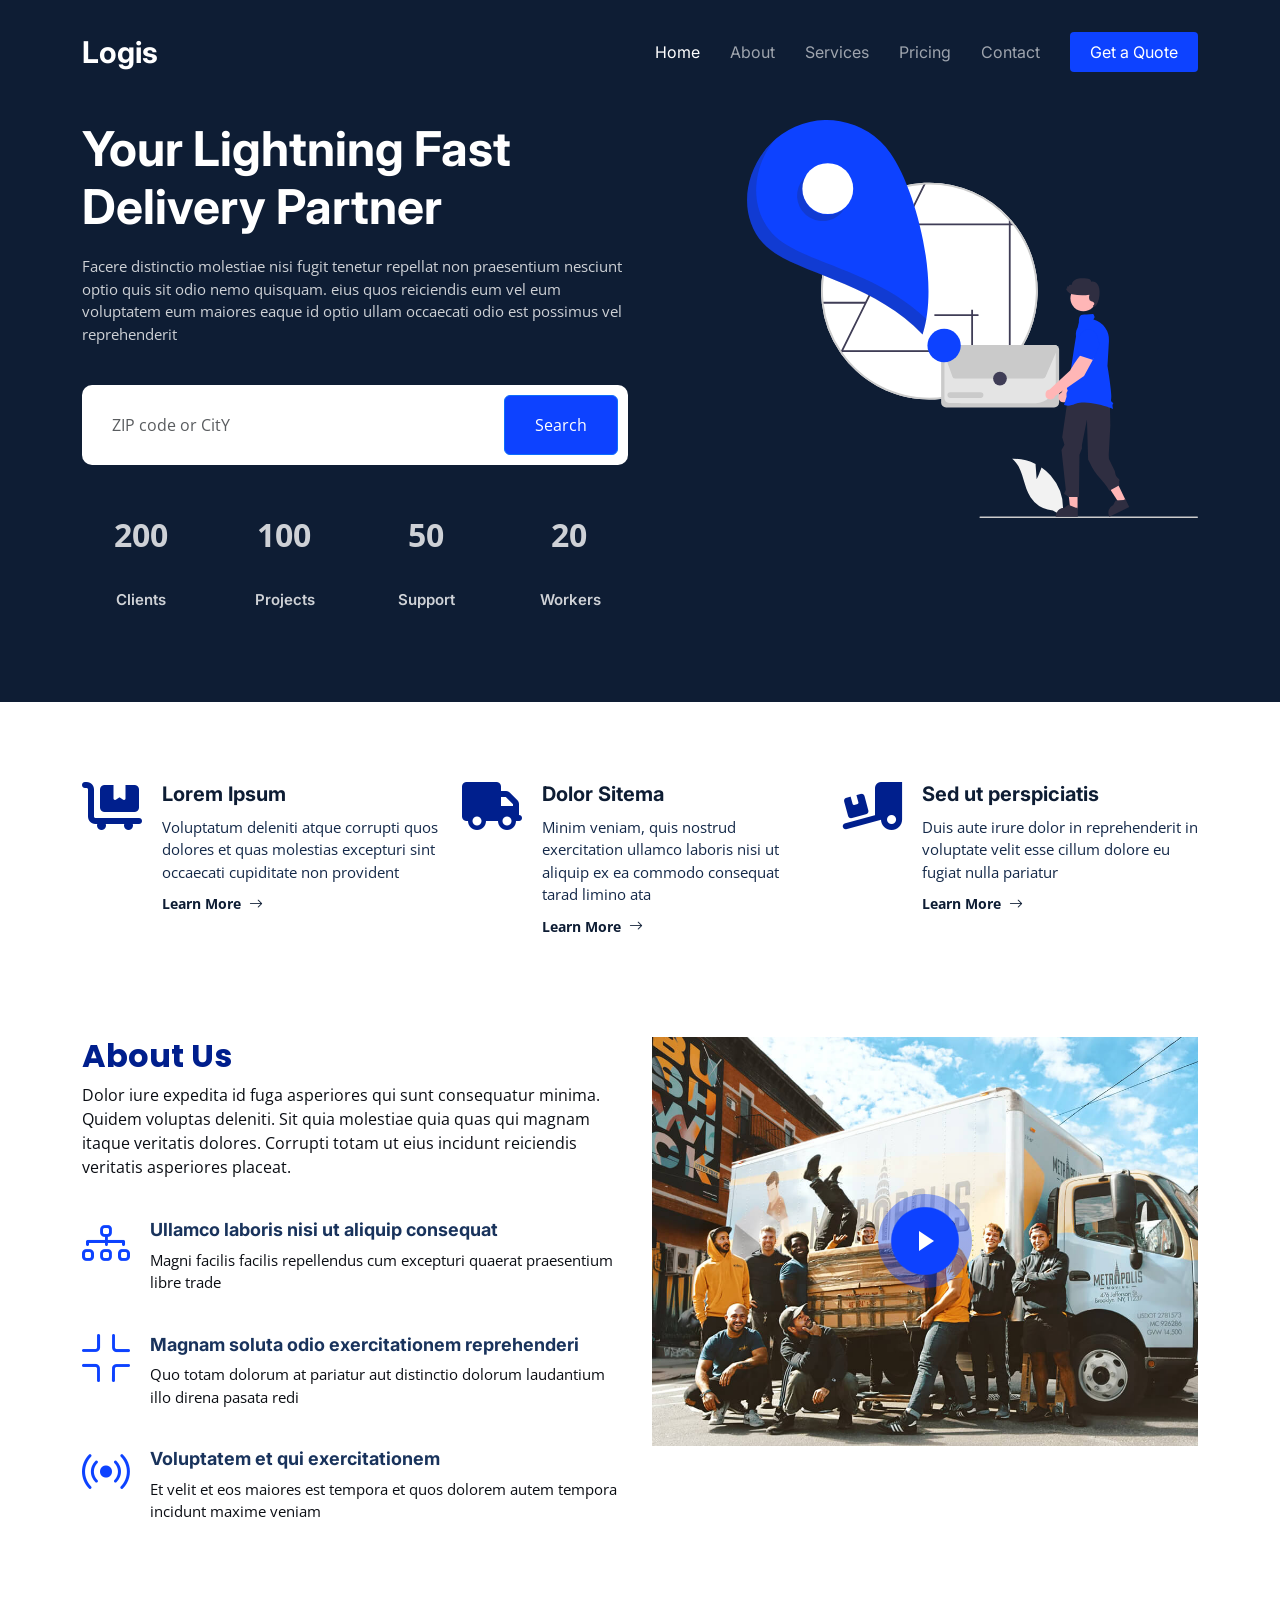
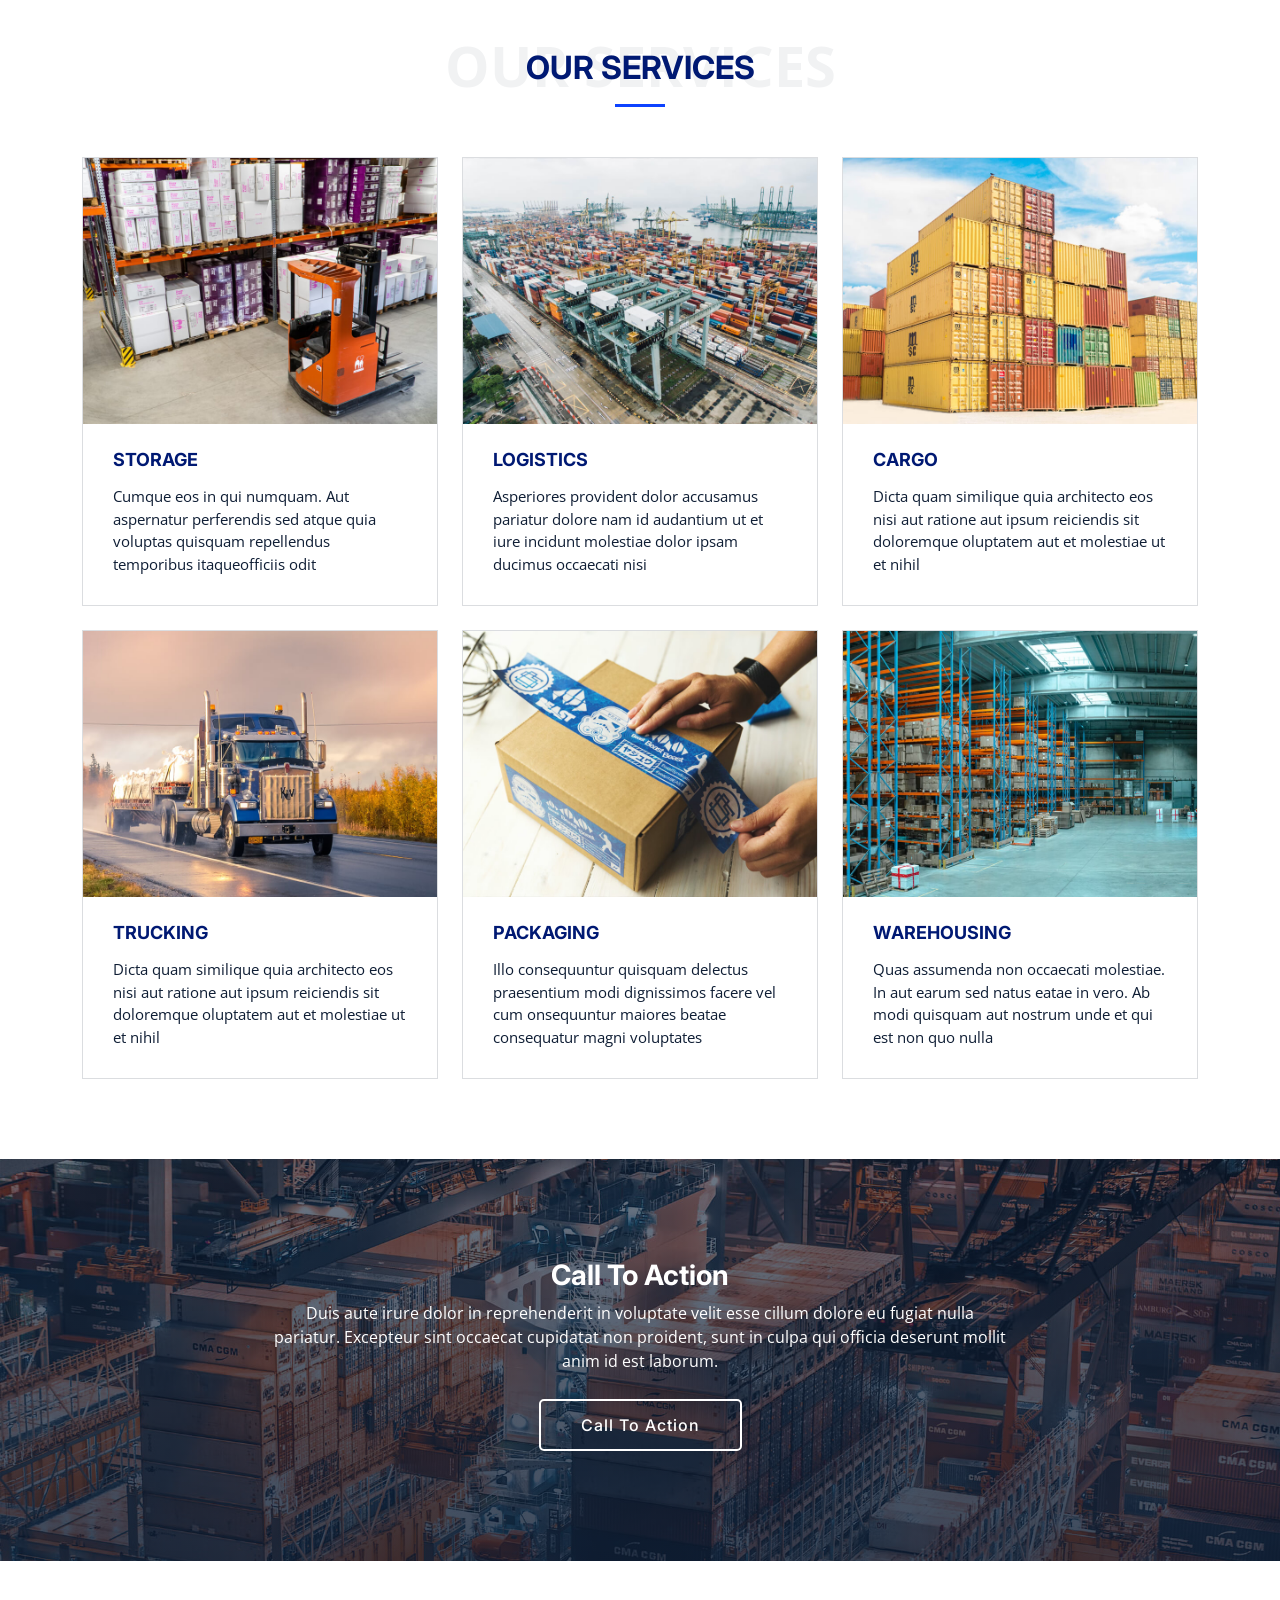
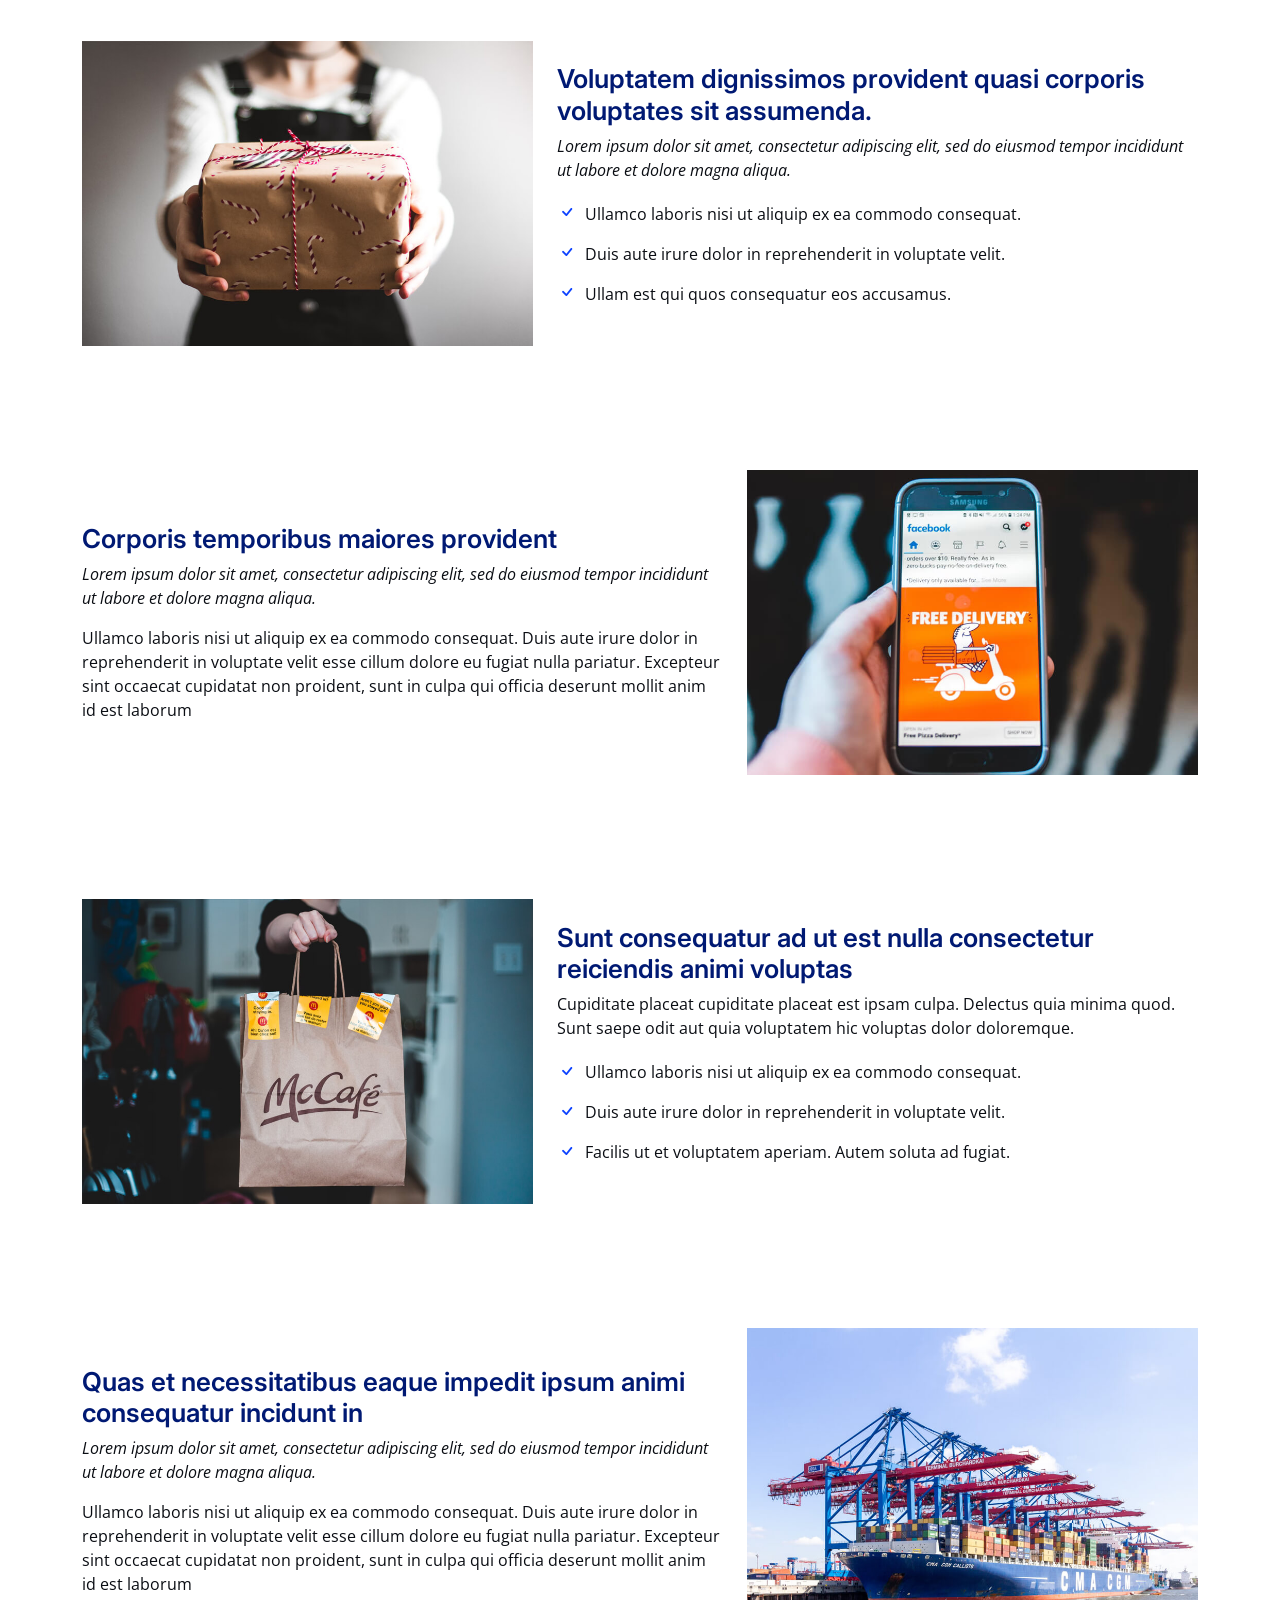
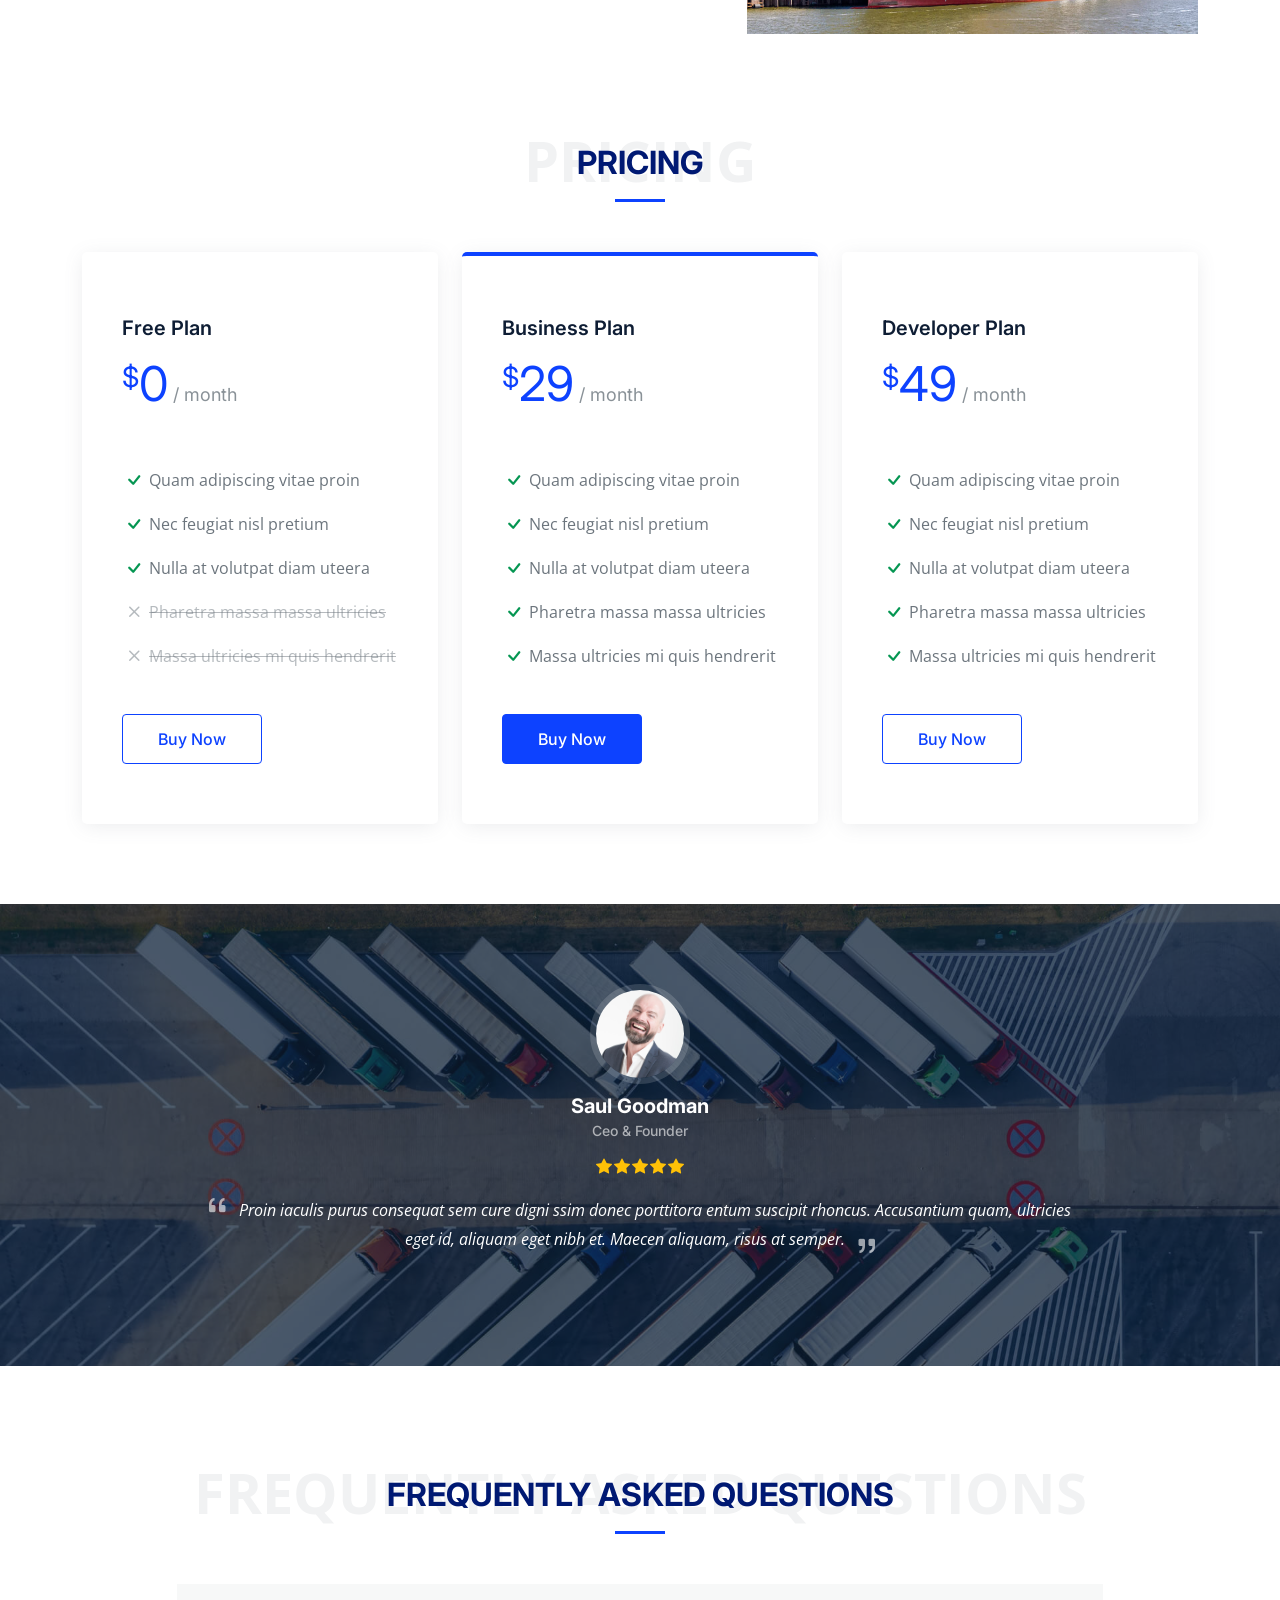
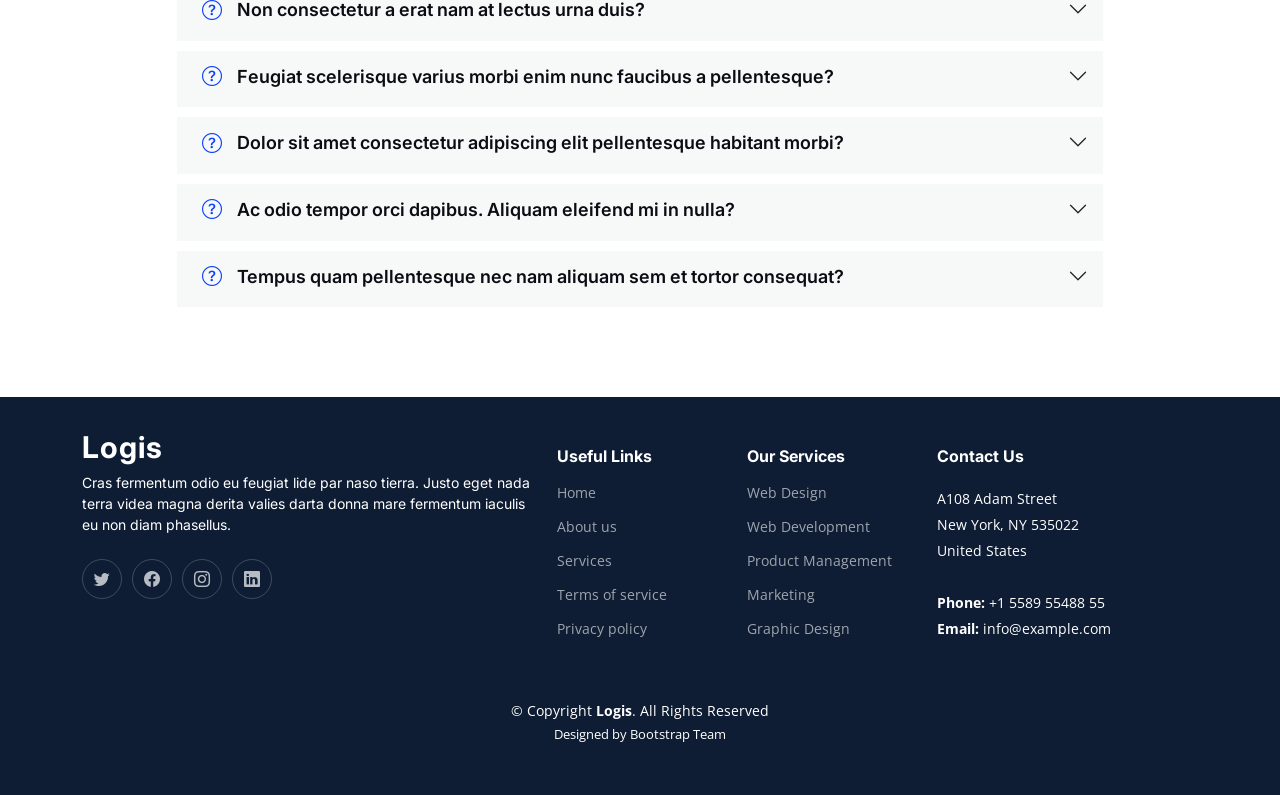
==== commit 6d731fcf: "Some Changes" ====
--- a/index.html
+++ b/index.html
@@ -5,7 +5,7 @@
   <meta charset="utf-8">
   <meta content="width=device-width, initial-scale=1.0" name="viewport">
 
-  <title>Logis Bootstrap Template - Index</title>
+  <title>Logis Template </title>
   <meta content="" name="description">
   <meta content="" name="keywords">
 
@@ -28,14 +28,6 @@
 
   <!-- Template Main CSS File -->
   <link href="assets/css/main.css" rel="stylesheet">
-
-  <!-- =======================================================
-  * Template Name: Logis
-  * Updated: Jan 29 2024 with Bootstrap v5.3.2
-  * Template URL: https://bootstrapmade.com/logis-bootstrap-logistics-website-template/
-  * Author: BootstrapMade.com
-  * License: https://bootstrapmade.com/license/
-  ======================================================== -->
 </head>
 
 <body>
@@ -45,8 +37,6 @@
     <div class="container-fluid container-xl d-flex align-items-center justify-content-between">
 
       <a href="index.html" class="logo d-flex align-items-center">
-        <!-- Uncomment the line below if you also wish to use an image logo -->
-        <!-- <img src="assets/img/logo.png" alt=""> -->
         <h1>Logis</h1>
       </a>
 
@@ -686,11 +676,7 @@
         &copy; Copyright <strong><span>Logis</span></strong>. All Rights Reserved
       </div>
       <div class="credits">
-        <!-- All the links in the footer should remain intact. -->
-        <!-- You can delete the links only if you purchased the pro version. -->
-        <!-- Licensing information: https://bootstrapmade.com/license/ -->
-        <!-- Purchase the pro version with working PHP/AJAX contact form: https://bootstrapmade.com/logis-bootstrap-logistics-website-template/ -->
-        Designed by <a href="https://bootstrapmade.com/">BootstrapMade</a>
+        Designed by <a href="#">Bootstrap Team</a>
       </div>
     </div>
 
